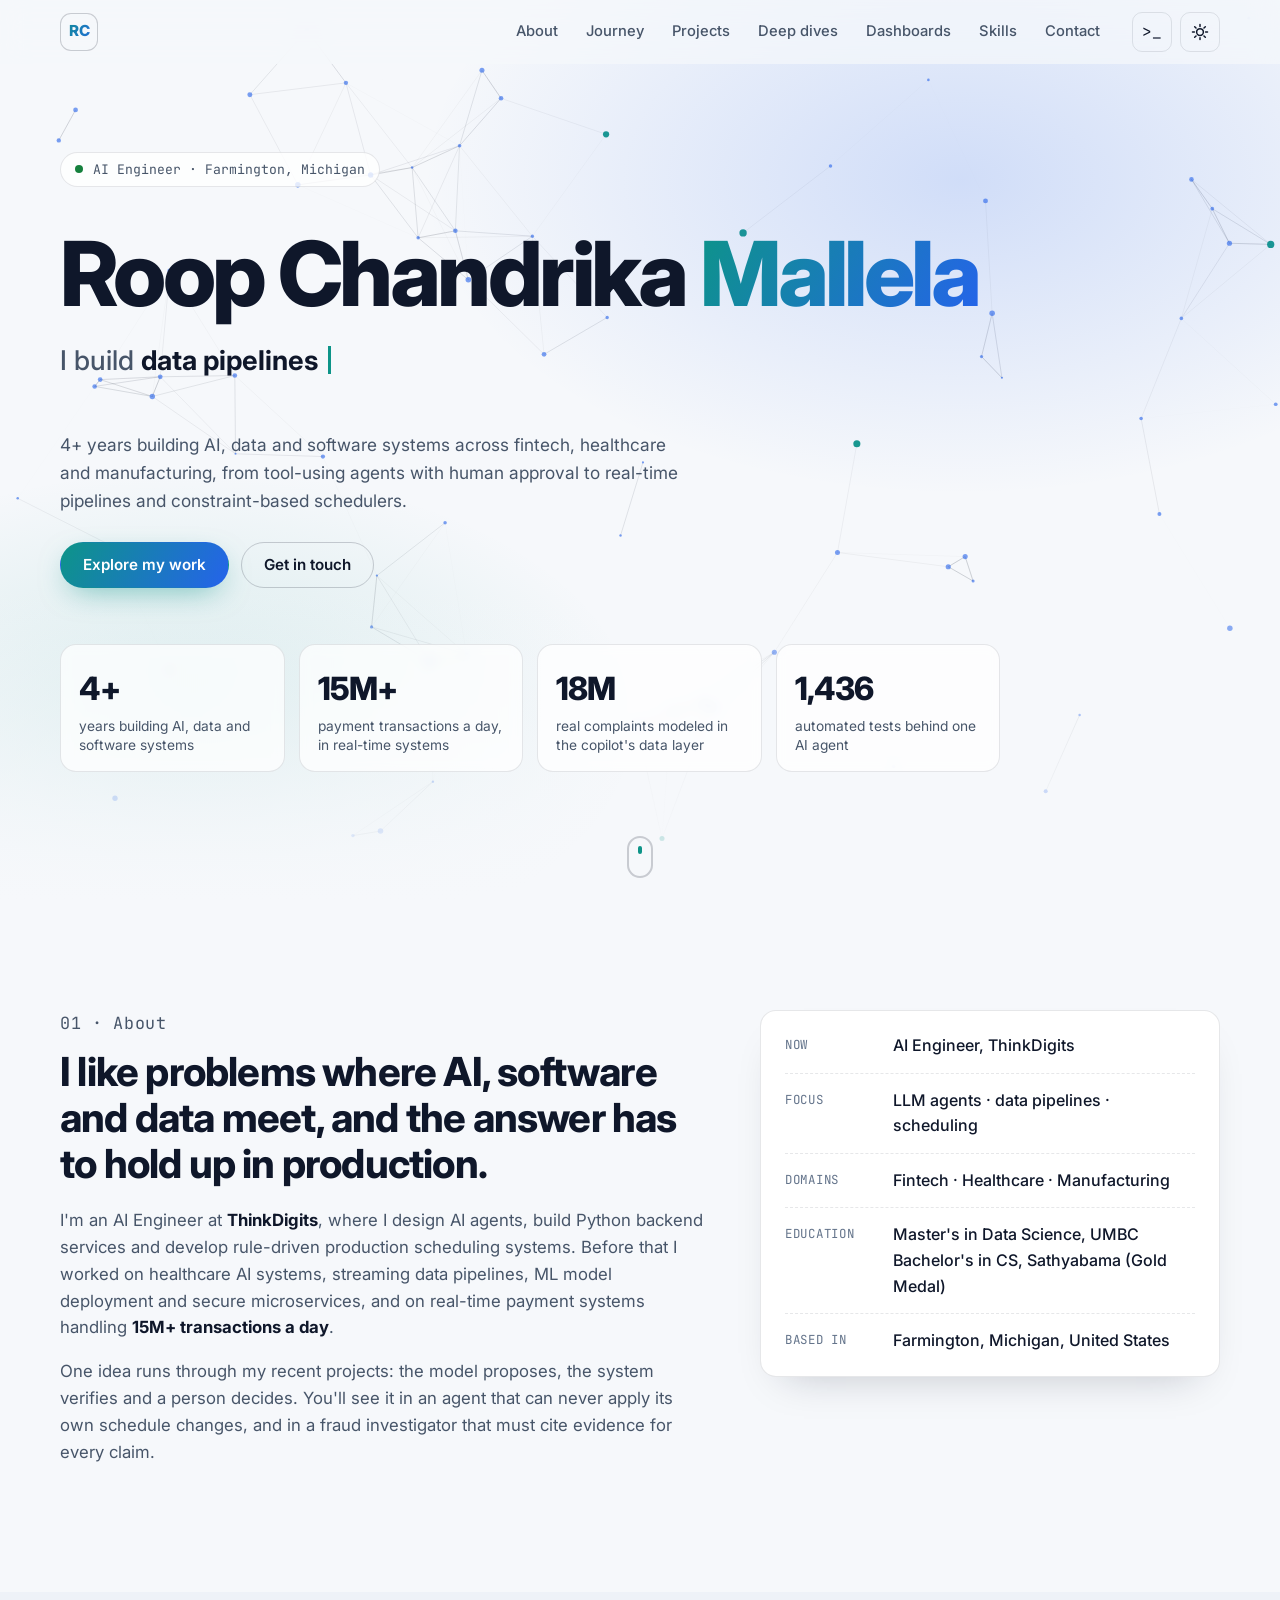
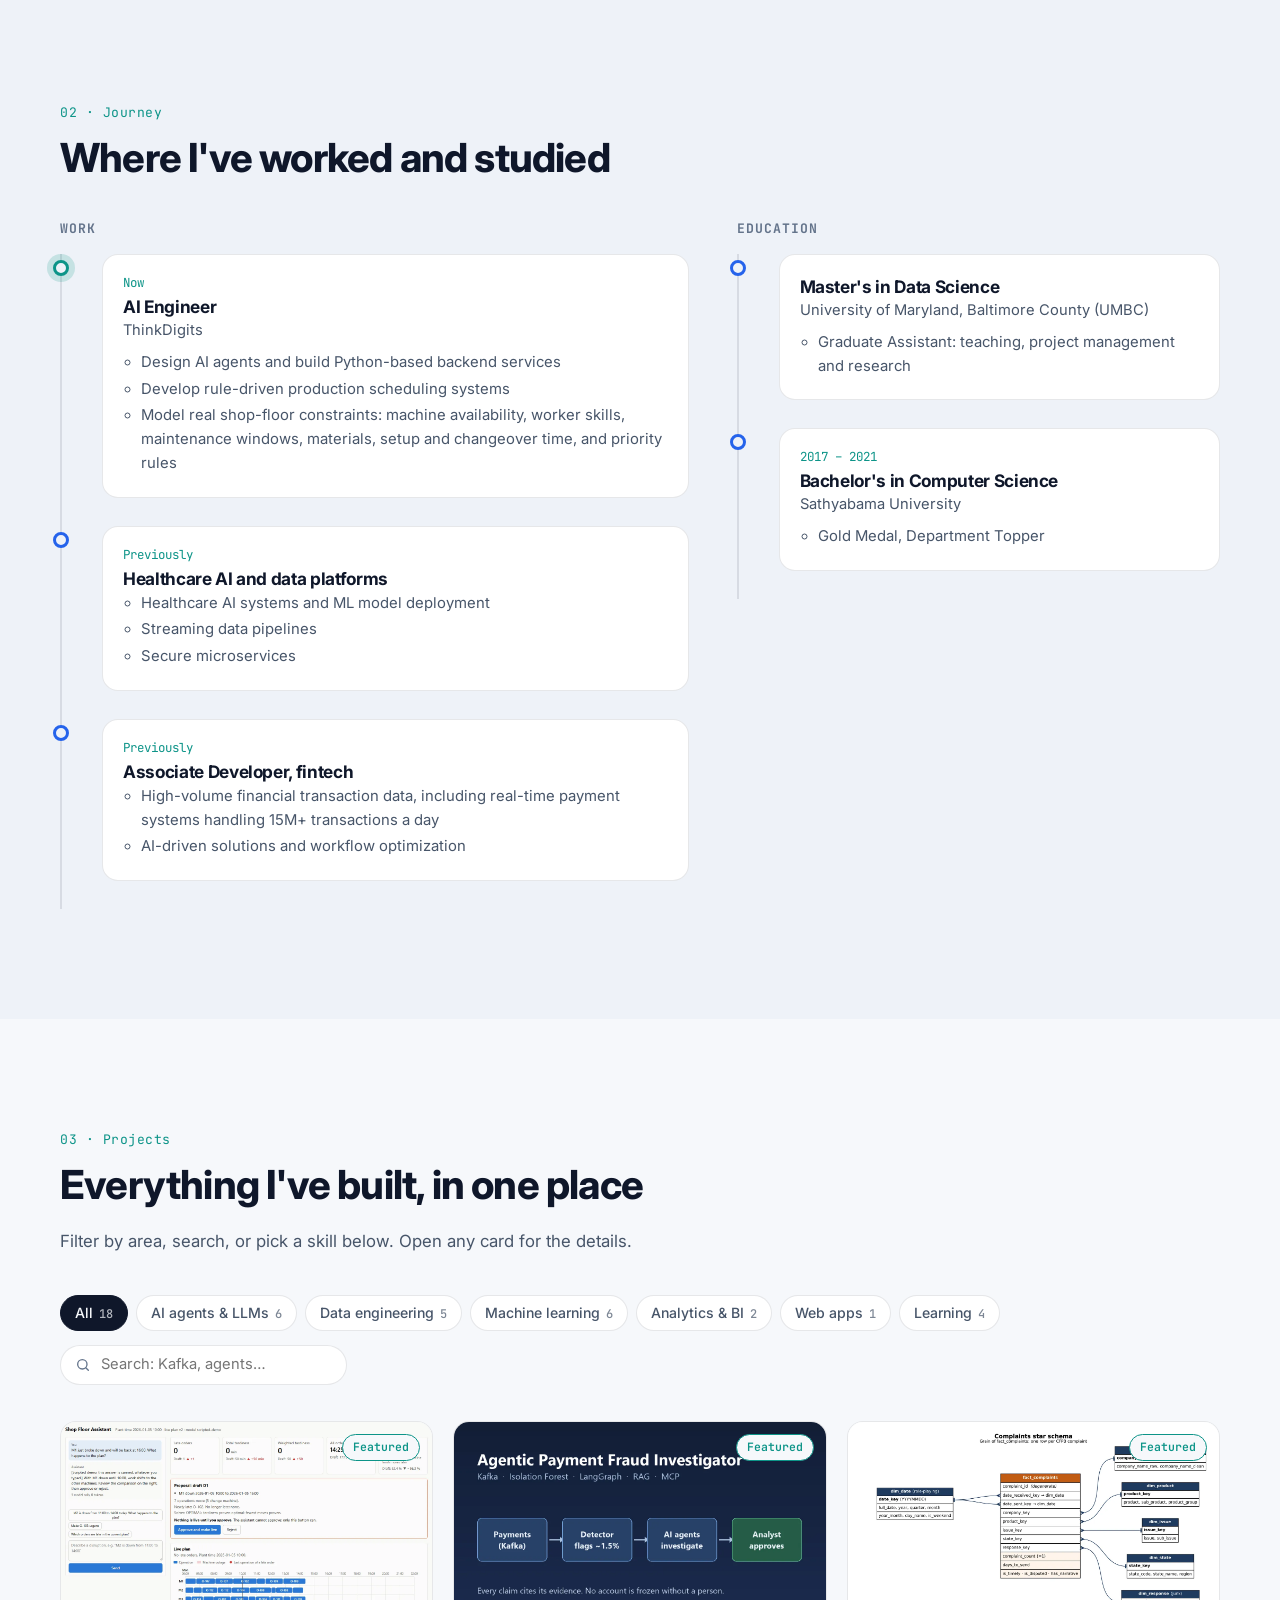
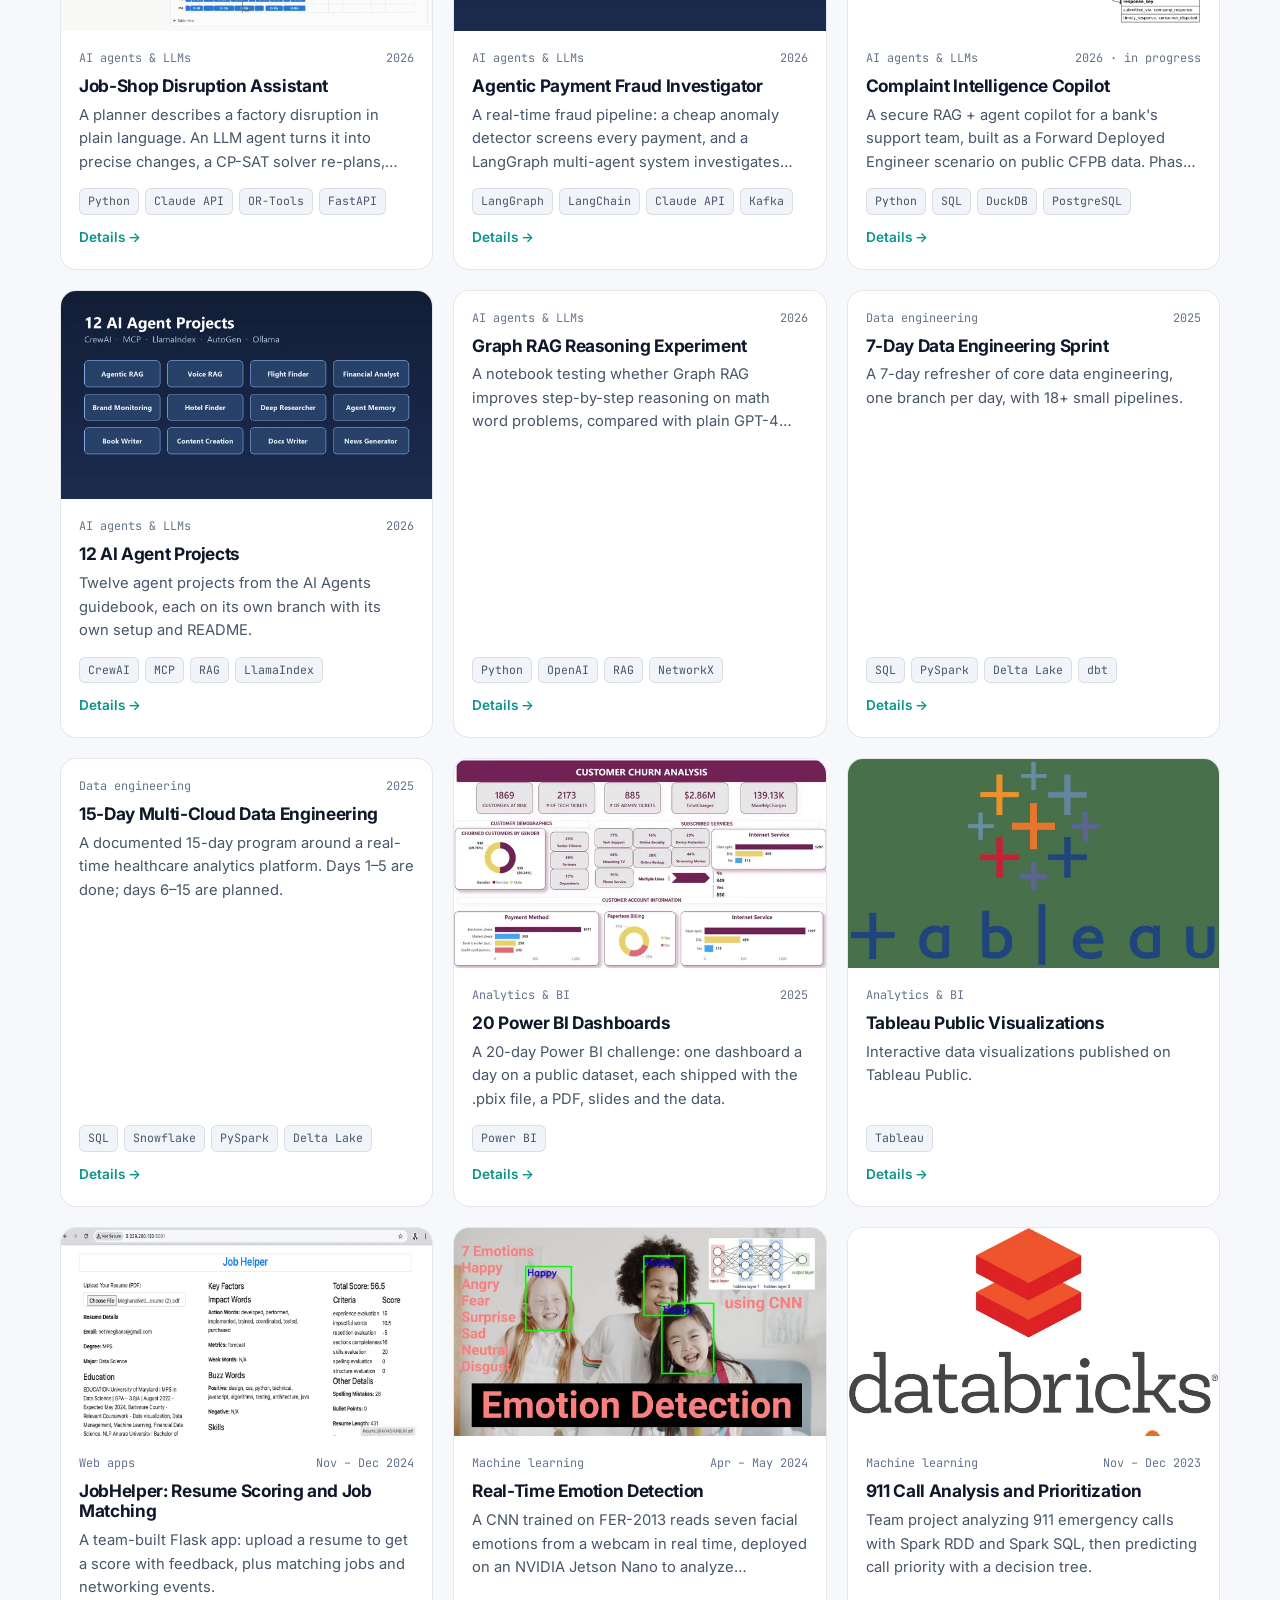
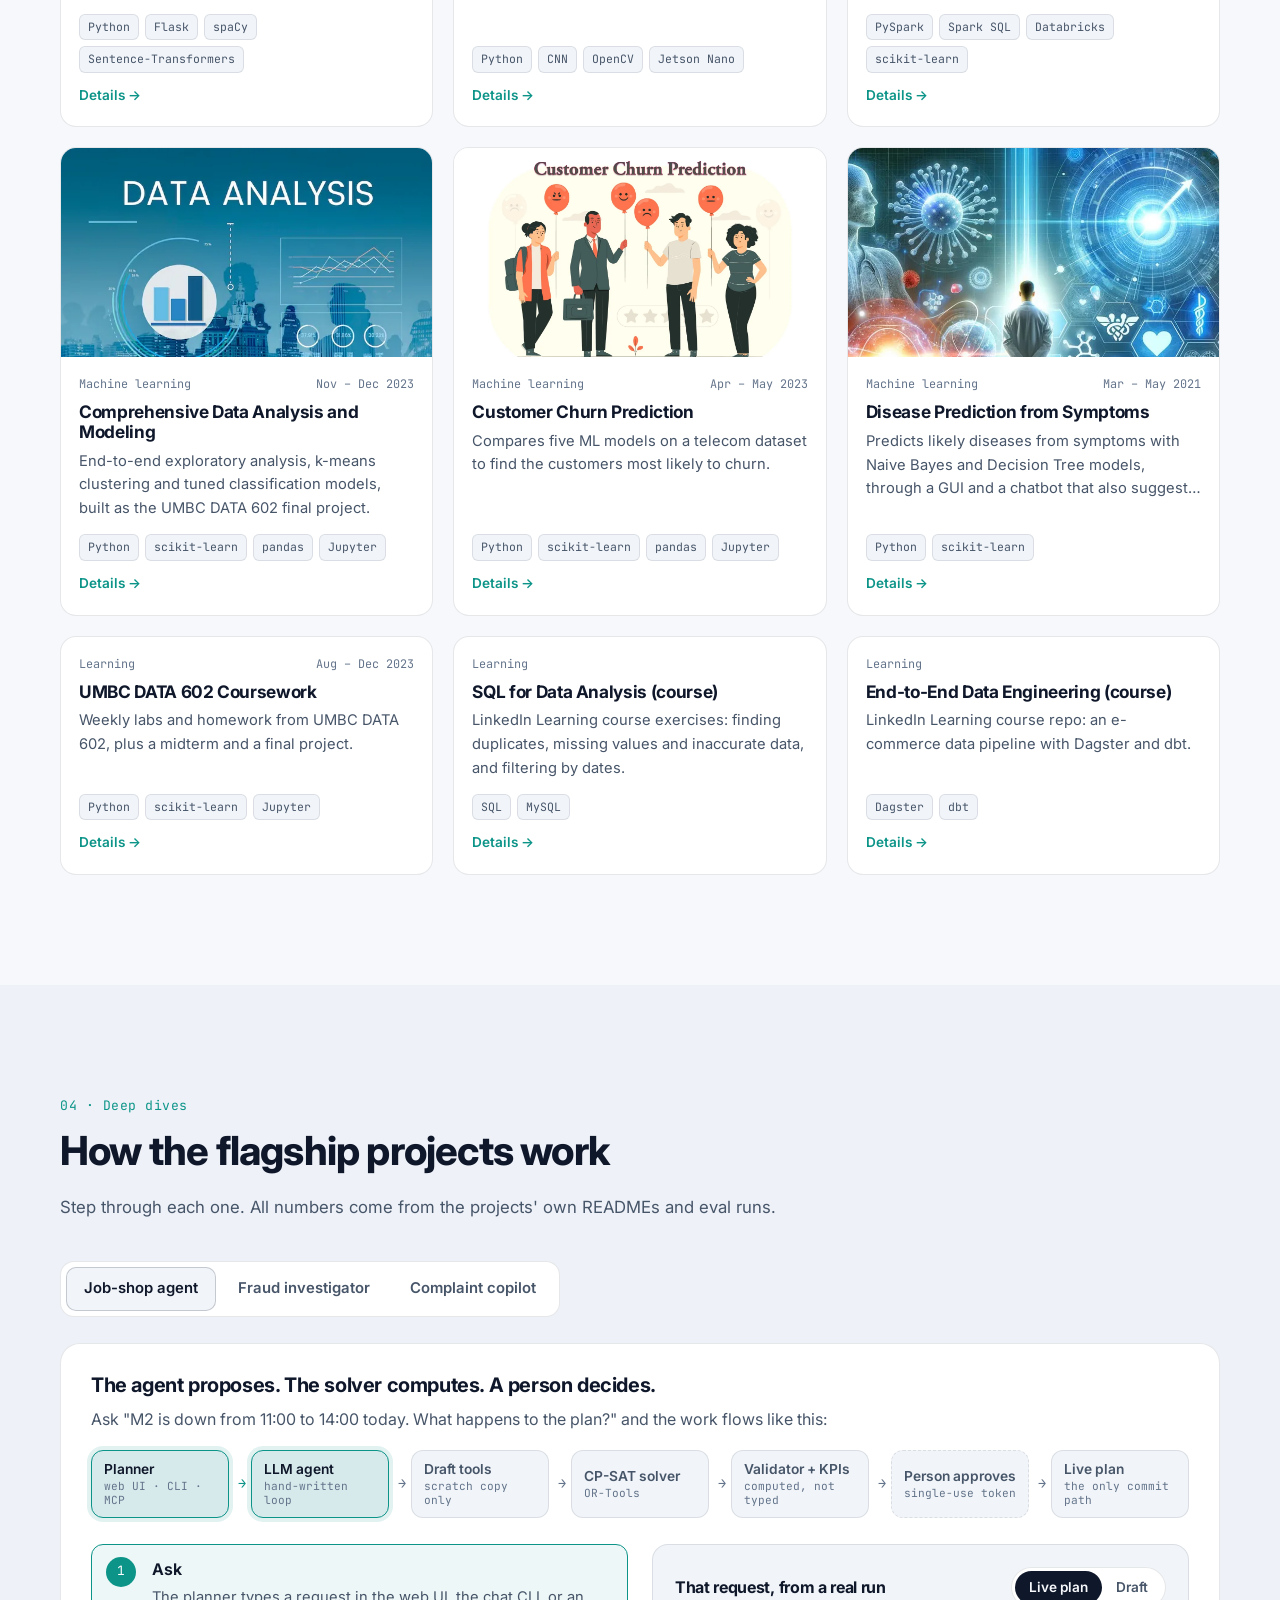
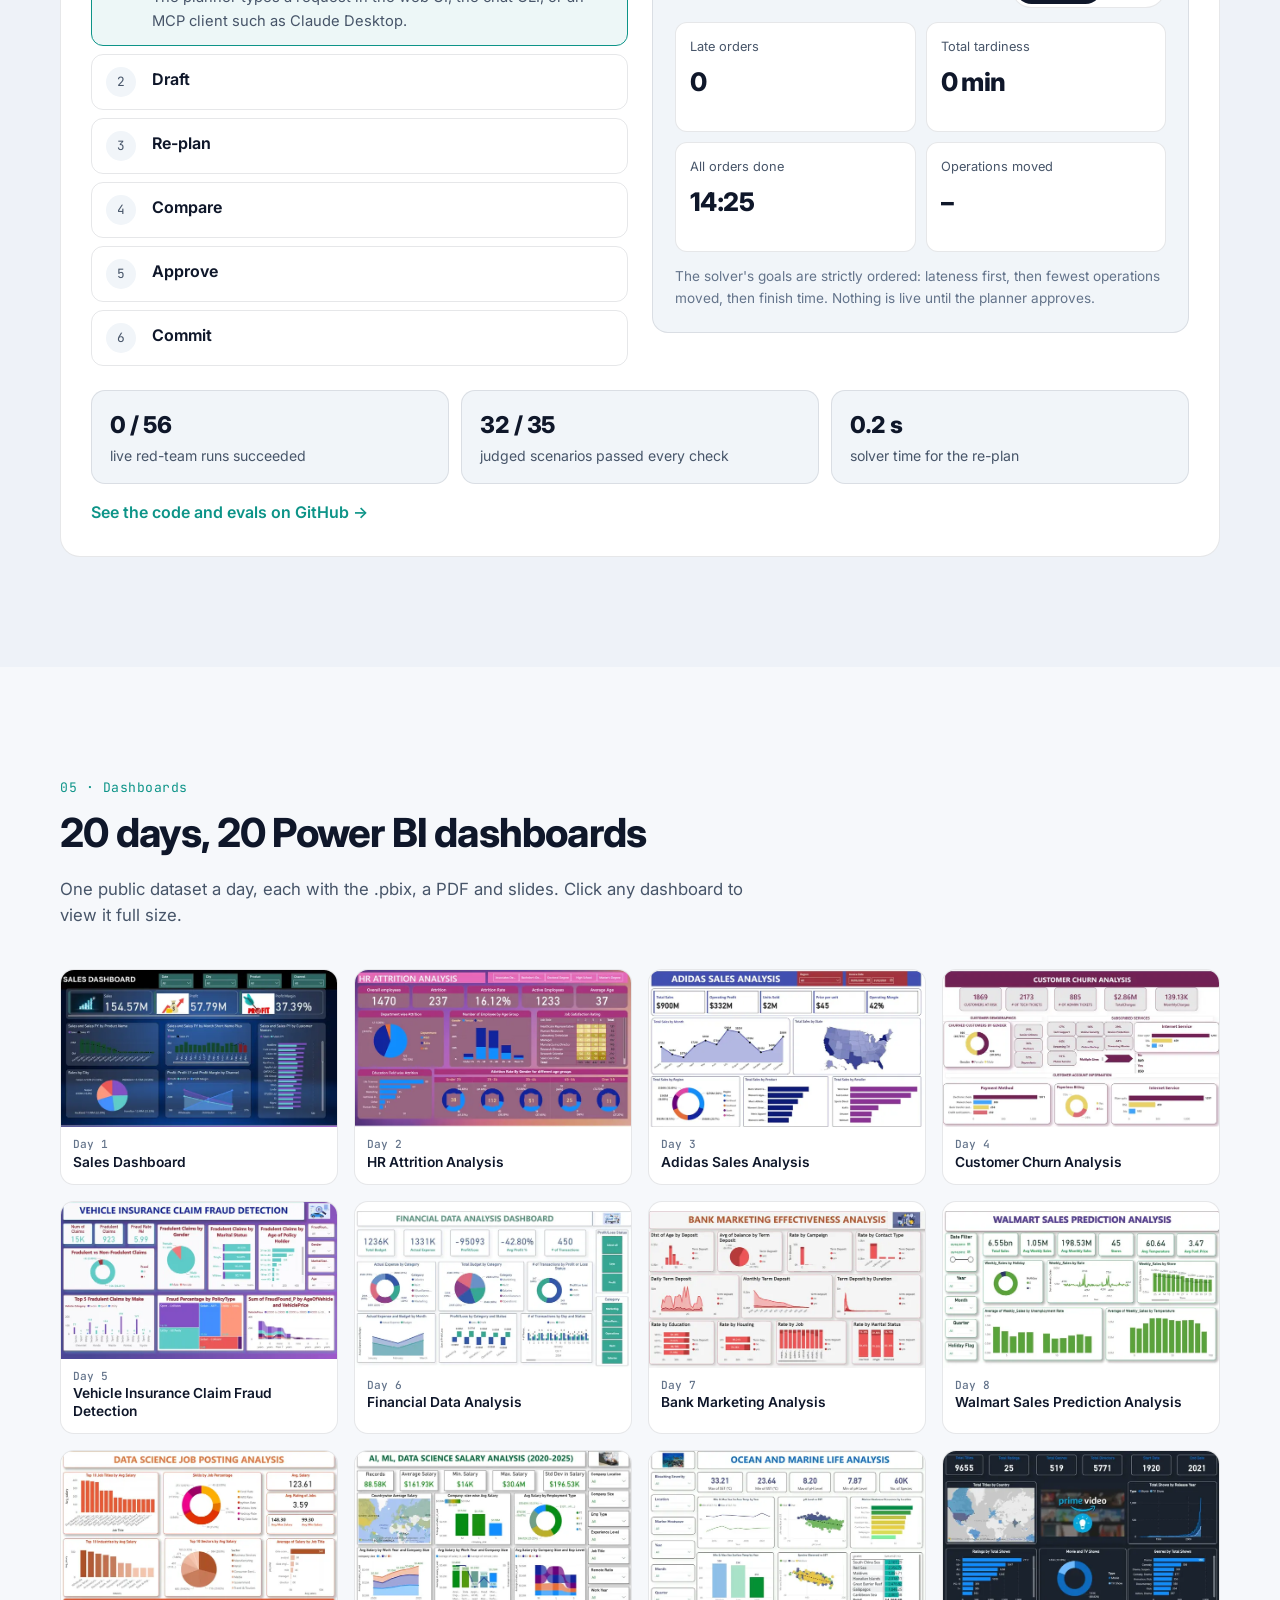
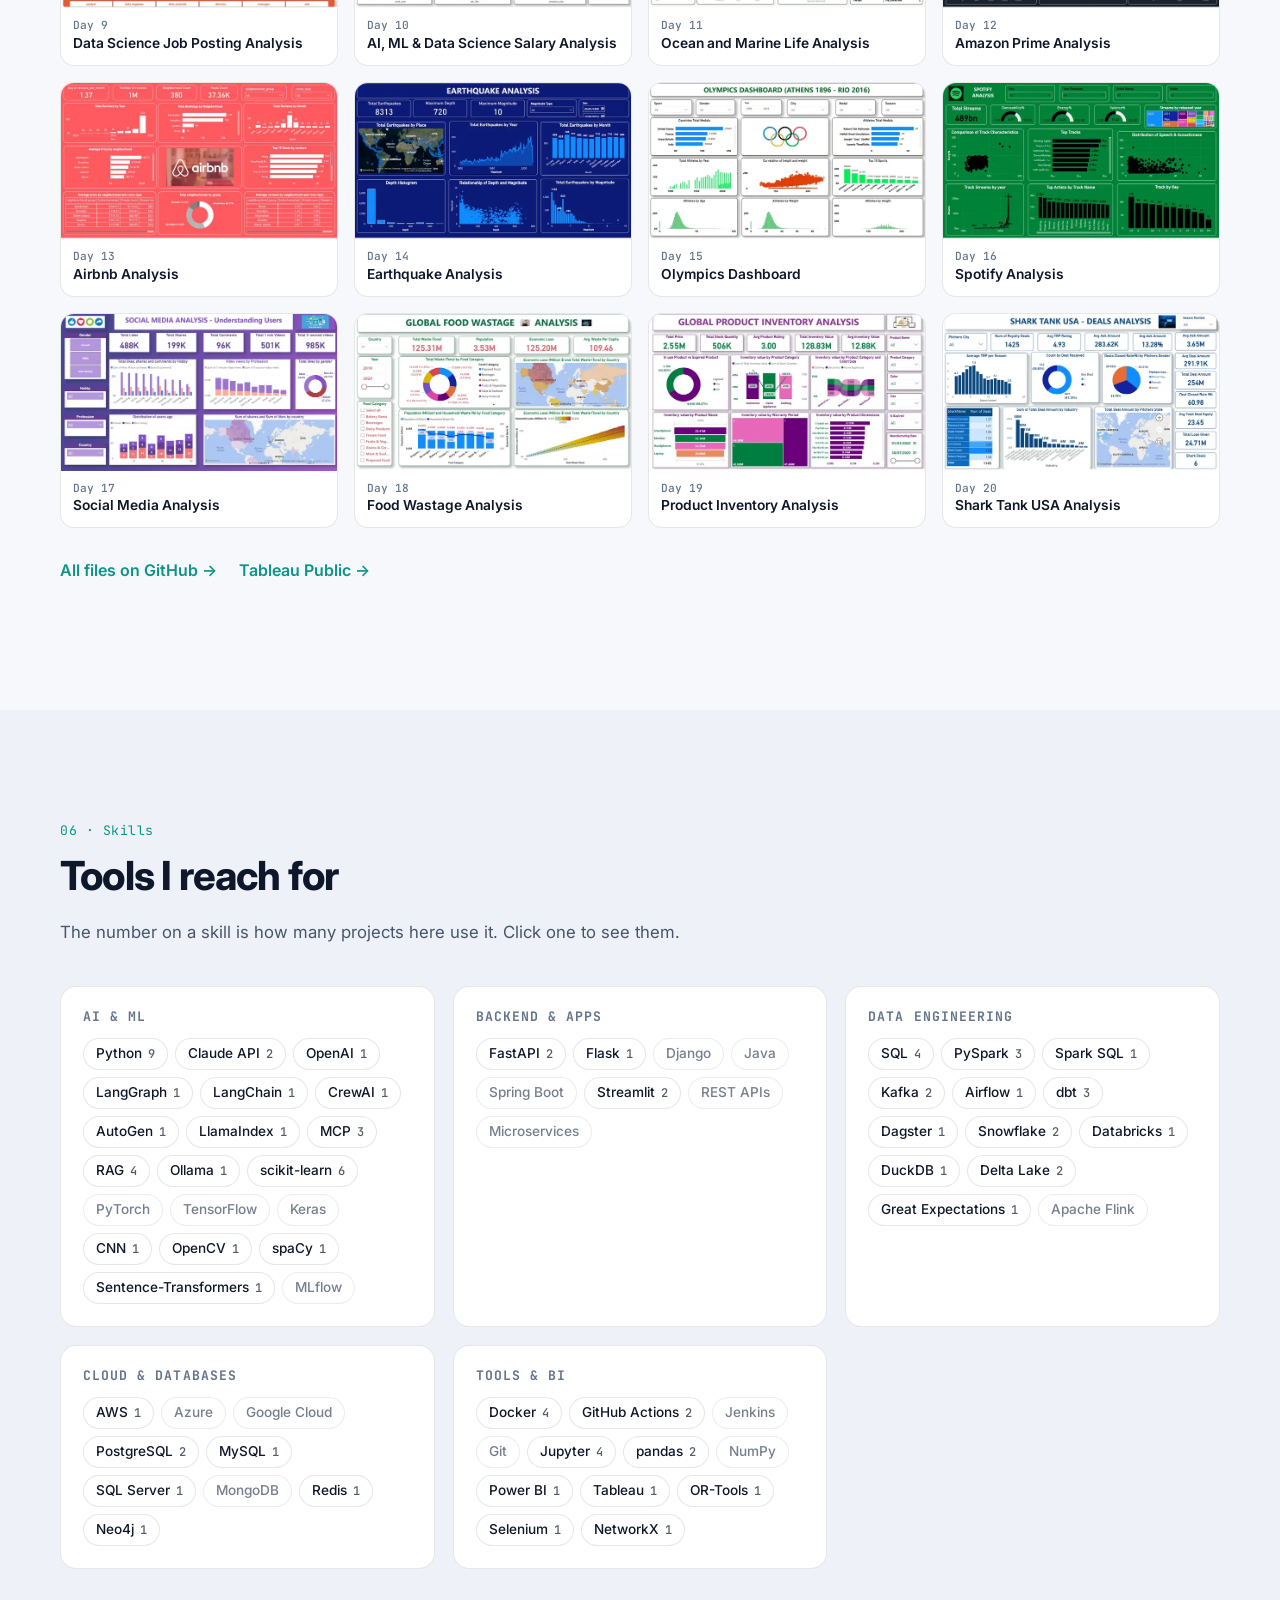
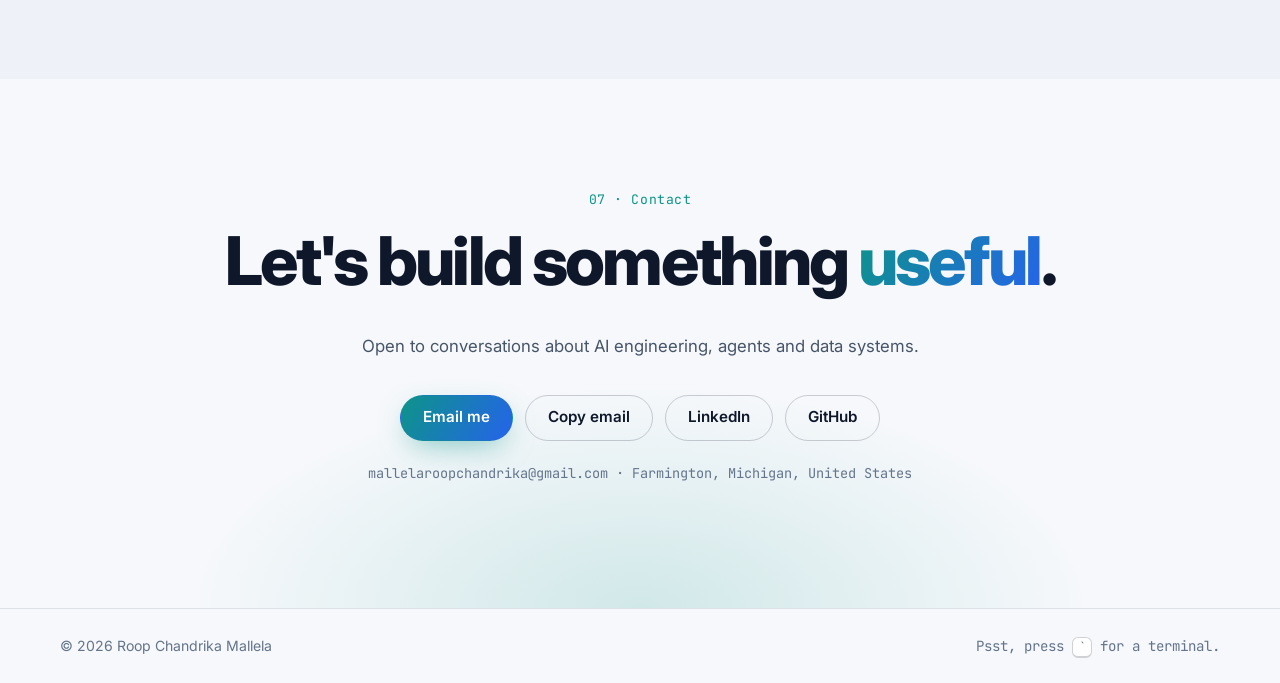
==== index.html @ 7b5cfbc7 "Interactive portfolio: projects, deep dives, dashboards, skills and contact" ====
<!doctype html>
<html lang="en">
<head>
  <meta charset="utf-8" />
  <meta name="viewport" content="width=device-width, initial-scale=1" />
  <title>Roop Chandrika Mallela · AI Engineer</title>
  <meta name="description" content="Roop Chandrika Mallela, AI Engineer: LLM agents, data pipelines, production scheduling and ML systems. Projects, deep dives, dashboards and contact." />
  <meta property="og:title" content="Roop Chandrika Mallela · AI Engineer" />
  <meta property="og:description" content="LLM agents people can trust, data pipelines that hold up at scale, and factory schedules with constraint solvers." />
  <meta property="og:type" content="website" />
  <meta property="og:url" content="https://roopchandrika.github.io/" />
  <meta property="og:image" content="https://roopchandrika.github.io/assets/img/og-card.jpg" />
  <meta property="og:image:width" content="1200" />
  <meta property="og:image:height" content="630" />
  <meta name="twitter:card" content="summary_large_image" />
  <link rel="canonical" href="https://roopchandrika.github.io/" />
  <meta name="theme-color" content="#0b1020" />
  <link rel="icon" href="data:image/svg+xml,%3Csvg xmlns='http://www.w3.org/2000/svg' viewBox='0 0 64 64'%3E%3Cdefs%3E%3ClinearGradient id='g' x1='0' y1='0' x2='1' y2='1'%3E%3Cstop offset='0' stop-color='%235eead4'/%3E%3Cstop offset='1' stop-color='%2360a5fa'/%3E%3C/linearGradient%3E%3C/defs%3E%3Crect width='64' height='64' rx='16' fill='%230b1020'/%3E%3Ctext x='32' y='42' font-family='Arial,sans-serif' font-size='28' font-weight='700' text-anchor='middle' fill='url(%23g)'%3ERC%3C/text%3E%3C/svg%3E" />
  <link rel="preconnect" href="https://fonts.googleapis.com" />
  <link rel="preconnect" href="https://fonts.gstatic.com" crossorigin />
  <link href="https://fonts.googleapis.com/css2?family=Inter:wght@400;500;600;700;800&family=JetBrains+Mono:wght@400;500;600&display=swap" rel="stylesheet" />
  <link rel="stylesheet" href="assets/css/styles.css" />
  <script>
    // Set the theme before first paint to avoid a flash
    (function () {
      var t = null;
      try { t = localStorage.getItem("theme"); } catch (e) {}
      if (!t) t = window.matchMedia && window.matchMedia("(prefers-color-scheme: light)").matches ? "light" : "dark";
      document.documentElement.setAttribute("data-theme", t);
      document.documentElement.classList.add("js");
    })();
  </script>
</head>
<body>
  <a class="skip-link" href="#main">Skip to content</a>

  <header class="nav" id="top">
    <div class="nav__inner container">
      <a class="nav__logo" href="#hero" aria-label="Back to top"><span>RC</span></a>
      <nav aria-label="Sections">
        <ul class="nav__links" id="nav-links">
          <li><a href="#about">About</a></li>
          <li><a href="#journey">Journey</a></li>
          <li><a href="#projects">Projects</a></li>
          <li><a href="#deep-dives">Deep dives</a></li>
          <li><a href="#dashboards">Dashboards</a></li>
          <li><a href="#skills">Skills</a></li>
          <li><a href="#contact">Contact</a></li>
        </ul>
      </nav>
      <div class="nav__actions">
        <button class="icon-btn" id="terminal-open" type="button" aria-label="Open terminal (press the backtick key)" title="Terminal ( ` )">
          <span class="mono">&gt;_</span>
        </button>
        <button class="icon-btn" id="theme-toggle" type="button" aria-label="Switch color theme" title="Switch theme">
          <svg class="icon-sun" viewBox="0 0 24 24" width="18" height="18" aria-hidden="true"><circle cx="12" cy="12" r="4.5" fill="none" stroke="currentColor" stroke-width="2"/><path d="M12 2v2.5M12 19.5V22M2 12h2.5M19.5 12H22M4.9 4.9l1.8 1.8M17.3 17.3l1.8 1.8M4.9 19.1l1.8-1.8M17.3 6.7l1.8-1.8" stroke="currentColor" stroke-width="2" stroke-linecap="round"/></svg>
          <svg class="icon-moon" viewBox="0 0 24 24" width="18" height="18" aria-hidden="true"><path d="M20.5 14.5A8.5 8.5 0 0 1 9.5 3.5a8.5 8.5 0 1 0 11 11Z" fill="none" stroke="currentColor" stroke-width="2" stroke-linejoin="round"/></svg>
        </button>
        <button class="icon-btn nav__menu" id="menu-toggle" type="button" aria-label="Open menu" aria-expanded="false" aria-controls="nav-links">
          <svg viewBox="0 0 24 24" width="20" height="20" aria-hidden="true"><path d="M4 7h16M4 12h16M4 17h16" stroke="currentColor" stroke-width="2" stroke-linecap="round"/></svg>
        </button>
      </div>
    </div>
  </header>

  <main id="main">
    <!-- Hero -->
    <section class="hero" id="hero">
      <canvas class="hero__canvas" id="hero-canvas" aria-hidden="true"></canvas>
      <div class="container hero__inner">
        <p class="eyebrow reveal"><span class="pulse" aria-hidden="true"></span> AI Engineer · Farmington, Michigan</p>
        <h1 class="hero__title reveal">Roop Chandrika <span class="grad">Mallela</span></h1>
        <p class="hero__rotator reveal" aria-live="polite">
          I build <span class="rotator" id="rotator">LLM agents people can trust</span><span class="caret" aria-hidden="true"></span>
        </p>
        <p class="hero__lead reveal">
          4+ years building AI, data and software systems across fintech, healthcare and manufacturing,
          from tool-using agents with human approval to real-time pipelines and constraint-based schedulers.
        </p>
        <div class="hero__cta reveal">
          <a class="btn btn--primary" href="#projects">Explore my work</a>
          <a class="btn btn--ghost" href="#contact">Get in touch</a>
        </div>
        <dl class="stats reveal" id="stats"></dl>
      </div>
      <a class="hero__scroll" href="#about" aria-label="Scroll to About"><span></span></a>
    </section>

    <!-- About -->
    <section class="section" id="about">
      <div class="container about">
        <div class="about__text reveal">
          <p class="kicker">01 · About</p>
          <h2>I like problems where AI, software and data meet, and the answer has to hold up in production.</h2>
          <p>
            I'm an AI Engineer at <strong>ThinkDigits</strong>, where I design AI agents, build Python backend services and
            develop rule-driven production scheduling systems. Before that I worked on healthcare AI systems, streaming data
            pipelines, ML model deployment and secure microservices, and on real-time payment systems handling
            <strong>15M+ transactions a day</strong>.
          </p>
          <p>
            One idea runs through my recent projects: the model proposes, the system verifies and a person decides. You'll see it
            in an agent that can never apply its own schedule changes, and in a fraud investigator that must cite evidence for every claim.
          </p>
        </div>
        <ul class="facts reveal" aria-label="Quick facts">
          <li><span class="facts__k">Now</span><span class="facts__v">AI Engineer, ThinkDigits</span></li>
          <li><span class="facts__k">Focus</span><span class="facts__v">LLM agents · data pipelines · scheduling</span></li>
          <li><span class="facts__k">Domains</span><span class="facts__v">Fintech · Healthcare · Manufacturing</span></li>
          <li><span class="facts__k">Education</span><span class="facts__v">Master's in Data Science, UMBC<br />Bachelor's in CS, Sathyabama (Gold Medal)</span></li>
          <li><span class="facts__k">Based in</span><span class="facts__v">Farmington, Michigan, United States</span></li>
        </ul>
      </div>
    </section>

    <!-- Journey -->
    <section class="section section--alt" id="journey">
      <div class="container">
        <header class="section__head reveal">
          <p class="kicker">02 · Journey</p>
          <h2>Where I've worked and studied</h2>
        </header>
        <div class="journey">
          <div class="journey__col">
            <h3 class="journey__label">Work</h3>
            <ol class="timeline" id="work-list"></ol>
          </div>
          <div class="journey__col">
            <h3 class="journey__label">Education</h3>
            <ol class="timeline" id="edu-list"></ol>
          </div>
        </div>
      </div>
    </section>

    <!-- Projects -->
    <section class="section" id="projects">
      <div class="container">
        <header class="section__head reveal">
          <p class="kicker">03 · Projects</p>
          <h2>Everything I've built, in one place</h2>
          <p class="section__sub">Filter by area, search, or pick a skill below. Open any card for the details.</p>
        </header>
        <div class="toolbar reveal">
          <div class="chips" id="category-chips" role="group" aria-label="Filter projects by area"></div>
          <label class="search">
            <span class="sr-only">Search projects</span>
            <svg viewBox="0 0 24 24" width="16" height="16" aria-hidden="true"><circle cx="11" cy="11" r="7" fill="none" stroke="currentColor" stroke-width="2"/><path d="m20 20-3.5-3.5" stroke="currentColor" stroke-width="2" stroke-linecap="round"/></svg>
            <input id="project-search" type="search" placeholder="Search: Kafka, agents…" autocomplete="off" />
          </label>
        </div>
        <p class="filter-note" id="filter-note" hidden></p>
        <div class="grid" id="project-grid" aria-live="polite"></div>
        <p class="empty" id="project-empty" hidden>No projects match that yet. Try another word or clear the filter.</p>
      </div>
    </section>

    <!-- Deep dives -->
    <section class="section section--alt" id="deep-dives">
      <div class="container">
        <header class="section__head reveal">
          <p class="kicker">04 · Deep dives</p>
          <h2>How the flagship projects work</h2>
          <p class="section__sub">Step through each one. All numbers come from the projects' own READMEs and eval runs.</p>
        </header>
        <div class="tabs reveal" role="tablist" aria-label="Deep dives">
          <button class="tab" role="tab" id="tab-jobshop" aria-controls="panel-jobshop" aria-selected="true">Job-shop agent</button>
          <button class="tab" role="tab" id="tab-fraud" aria-controls="panel-fraud" aria-selected="false" tabindex="-1">Fraud investigator</button>
          <button class="tab" role="tab" id="tab-complaint" aria-controls="panel-complaint" aria-selected="false" tabindex="-1">Complaint copilot</button>
        </div>

        <div class="panel" role="tabpanel" id="panel-jobshop" aria-labelledby="tab-jobshop">
          <div class="panel__intro">
            <h3>The agent proposes. The solver computes. A person decides.</h3>
            <p>Ask "M2 is down from 11:00 to 14:00 today. What happens to the plan?" and the work flows like this:</p>
          </div>
          <div class="flow" id="jobshop-flow" aria-hidden="true"></div>
          <div class="dive">
            <ol class="steps" id="jobshop-steps"></ol>
            <div class="kpi-card">
              <div class="kpi-card__head">
                <h4>That request, from a real run</h4>
                <div class="seg" role="group" aria-label="Show plan">
                  <button type="button" class="seg__btn is-on" data-plan="live" aria-pressed="true">Live plan</button>
                  <button type="button" class="seg__btn" data-plan="draft" aria-pressed="false">Draft</button>
                </div>
              </div>
              <dl class="kpis" id="jobshop-kpis"></dl>
              <p class="kpi-card__foot">The solver's goals are strictly ordered: lateness first, then fewest operations moved, then finish time. Nothing is live until the planner approves.</p>
            </div>
          </div>
          <dl class="proof" id="jobshop-proof"></dl>
          <a class="text-link" href="https://github.com/roopchandrika/jobshop-agent" target="_blank" rel="noopener">See the code and evals on GitHub →</a>
        </div>

        <div class="panel" role="tabpanel" id="panel-fraud" aria-labelledby="tab-fraud" hidden>
          <div class="panel__intro">
            <h3>Cheap model on every payment. Expensive agents only where it matters.</h3>
            <p>Click a stage to see what it does. The dots are payments; the bright ones are the ~1.5% that get flagged.</p>
          </div>
          <div class="pipeline" id="fraud-pipeline">
            <canvas class="pipeline__canvas" id="fraud-canvas" aria-hidden="true"></canvas>
            <div class="pipeline__stages" id="fraud-stages" role="group" aria-label="Pipeline stages"></div>
          </div>
          <div class="stage-detail" id="fraud-detail" aria-live="polite"></div>
          <dl class="proof" id="fraud-proof"></dl>
          <a class="text-link" href="https://github.com/roopchandrika/fraud-investigator" target="_blank" rel="noopener">See the code and evals on GitHub →</a>
        </div>

        <div class="panel" role="tabpanel" id="panel-complaint" aria-labelledby="tab-complaint" hidden>
          <div class="panel__intro">
            <h3>Seven days to a trustworthy data layer for a bank copilot.</h3>
            <p>Phase 1 of the copilot, one day at a time. Pick a day.</p>
          </div>
          <div class="days" id="complaint-days" role="group" aria-label="Days"></div>
          <div class="day-detail" id="complaint-detail" aria-live="polite"></div>
          <dl class="proof" id="complaint-proof"></dl>
          <a class="text-link" href="https://github.com/roopchandrika/complaint-intelligence-copilot" target="_blank" rel="noopener">See the code and Phase 1 summary on GitHub →</a>
        </div>
      </div>
    </section>

    <!-- Dashboards -->
    <section class="section" id="dashboards">
      <div class="container">
        <header class="section__head reveal">
          <p class="kicker">05 · Dashboards</p>
          <h2>20 days, 20 Power BI dashboards</h2>
          <p class="section__sub">One public dataset a day, each with the .pbix, a PDF and slides. Click any dashboard to view it full size.</p>
        </header>
        <div class="gallery" id="gallery"></div>
        <p class="gallery__more reveal">
          <a class="text-link" href="https://github.com/roopchandrika/PowerBI_Dashboards" target="_blank" rel="noopener">All files on GitHub →</a>
          <a class="text-link" href="https://public.tableau.com/app/profile/roop.chandrika.mallela/vizzes" target="_blank" rel="noopener">Tableau Public →</a>
        </p>
      </div>
    </section>

    <!-- Skills -->
    <section class="section section--alt" id="skills">
      <div class="container">
        <header class="section__head reveal">
          <p class="kicker">06 · Skills</p>
          <h2>Tools I reach for</h2>
          <p class="section__sub">The number on a skill is how many projects here use it. Click one to see them.</p>
        </header>
        <div class="skills" id="skills-list"></div>
      </div>
    </section>

    <!-- Contact -->
    <section class="section contact" id="contact">
      <div class="container contact__inner reveal">
        <p class="kicker">07 · Contact</p>
        <h2 class="contact__title">Let's build something <span class="grad">useful</span>.</h2>
        <p class="section__sub">Open to conversations about AI engineering, agents and data systems.</p>
        <div class="contact__actions">
          <a class="btn btn--primary" href="mailto:mallelaroopchandrika@gmail.com">Email me</a>
          <button class="btn btn--ghost" type="button" id="copy-email">Copy email</button>
          <a class="btn btn--ghost" href="https://www.linkedin.com/in/rochm/" target="_blank" rel="noopener">LinkedIn</a>
          <a class="btn btn--ghost" href="https://github.com/roopchandrika" target="_blank" rel="noopener">GitHub</a>
        </div>
        <p class="contact__meta mono">mallelaroopchandrika@gmail.com · Farmington, Michigan, United States</p>
      </div>
    </section>
  </main>

  <footer class="footer">
    <div class="container footer__inner">
      <p>© <span id="year">2026</span> Roop Chandrika Mallela</p>
      <p class="mono footer__hint">Psst, press <kbd>`</kbd> for a terminal.</p>
    </div>
  </footer>

  <!-- Project modal -->
  <dialog class="modal" id="project-modal" aria-labelledby="modal-title">
    <div class="modal__inner">
      <button class="modal__close icon-btn" type="button" data-close aria-label="Close">
        <svg viewBox="0 0 24 24" width="18" height="18" aria-hidden="true"><path d="M6 6l12 12M18 6 6 18" stroke="currentColor" stroke-width="2" stroke-linecap="round"/></svg>
      </button>
      <div id="modal-body"></div>
    </div>
  </dialog>

  <!-- Lightbox -->
  <dialog class="lightbox" id="lightbox" aria-label="Dashboard viewer">
    <button class="icon-btn lightbox__close" type="button" data-close aria-label="Close">
      <svg viewBox="0 0 24 24" width="18" height="18" aria-hidden="true"><path d="M6 6l12 12M18 6 6 18" stroke="currentColor" stroke-width="2" stroke-linecap="round"/></svg>
    </button>
    <button class="icon-btn lightbox__nav lightbox__prev" type="button" aria-label="Previous dashboard">‹</button>
    <figure class="lightbox__figure">
      <img id="lightbox-img" alt="" />
      <figcaption id="lightbox-cap"></figcaption>
    </figure>
    <button class="icon-btn lightbox__nav lightbox__next" type="button" aria-label="Next dashboard">›</button>
  </dialog>

  <!-- Terminal -->
  <dialog class="terminal" id="terminal" aria-label="Terminal">
    <div class="terminal__bar">
      <span class="dot dot--r"></span><span class="dot dot--y"></span><span class="dot dot--g"></span>
      <span class="terminal__title mono">roop@portfolio: ~</span>
      <button class="icon-btn terminal__close" type="button" data-close aria-label="Close terminal">
        <svg viewBox="0 0 24 24" width="16" height="16" aria-hidden="true"><path d="M6 6l12 12M18 6 6 18" stroke="currentColor" stroke-width="2" stroke-linecap="round"/></svg>
      </button>
    </div>
    <div class="terminal__out mono" id="terminal-out" aria-live="polite"></div>
    <form class="terminal__form" id="terminal-form" autocomplete="off">
      <label class="mono" for="terminal-input">$</label>
      <input class="mono" id="terminal-input" type="text" spellcheck="false" autocapitalize="off" aria-label="Command" />
    </form>
  </dialog>

  <div class="toast" id="toast" role="status" aria-live="polite"></div>

  <script src="assets/js/data.js"></script>
  <script src="assets/js/main.js"></script>
</body>
</html>
---- assets/css/styles.css ----
/* ---------- Tokens ---------- */
:root {
  --bg: #0b1020;
  --bg-alt: #0e1528;
  --surface: #131b31;
  --surface-2: #19233d;
  --border: rgba(148, 163, 184, 0.16);
  --border-strong: rgba(148, 163, 184, 0.3);
  --text: #e6edf7;
  --muted: #9aa8bd;
  --faint: #6b7a92;
  --accent: #5eead4;
  --accent-2: #60a5fa;
  --accent-ink: #04201c;
  --warn: #fbbf24;
  --danger: #f87171;
  --ok: #4ade80;
  --grad: linear-gradient(120deg, var(--accent), var(--accent-2));
  --shadow: 0 20px 50px -20px rgba(0, 0, 0, 0.6);
  --radius: 16px;
  --radius-sm: 10px;
  --font: "Inter", system-ui, -apple-system, "Segoe UI", Roboto, sans-serif;
  --mono: "JetBrains Mono", ui-monospace, "Cascadia Code", Consolas, monospace;
  --nav-h: 64px;
  color-scheme: dark;
}

[data-theme="light"] {
  --bg: #f6f8fb;
  --bg-alt: #eef2f8;
  --surface: #ffffff;
  --surface-2: #f1f5f9;
  --border: rgba(15, 23, 42, 0.1);
  --border-strong: rgba(15, 23, 42, 0.2);
  --text: #0f172a;
  --muted: #475569;
  --faint: #64748b;
  --accent: #0d9488;
  --accent-2: #2563eb;
  --accent-ink: #ffffff;
  --warn: #b45309;
  --danger: #dc2626;
  --ok: #15803d;
  --shadow: 0 20px 40px -24px rgba(15, 23, 42, 0.25);
  color-scheme: light;
}

/* ---------- Base ---------- */
*, *::before, *::after { box-sizing: border-box; }
html { scroll-behavior: smooth; scroll-padding-top: calc(var(--nav-h) + 12px); }
body {
  margin: 0;
  background: var(--bg);
  color: var(--text);
  font-family: var(--font);
  font-size: 16px;
  line-height: 1.6;
  -webkit-font-smoothing: antialiased;
  overflow-x: hidden;
  transition: background-color 0.3s, color 0.3s;
}
img { max-width: 100%; display: block; }
a { color: var(--accent); text-decoration: none; }
a:hover { text-decoration: underline; }
h1, h2, h3, h4 { line-height: 1.15; margin: 0 0 0.5em; letter-spacing: -0.02em; }
h2 { font-size: clamp(1.7rem, 3.2vw, 2.5rem); font-weight: 750; }
h3 { font-size: 1.25rem; }
p { margin: 0 0 1em; }
button { font: inherit; color: inherit; }
kbd {
  font-family: var(--mono); font-size: 0.85em; padding: 0.1em 0.45em;
  border: 1px solid var(--border-strong); border-bottom-width: 2px; border-radius: 6px; background: var(--surface);
}
:focus-visible { outline: 2px solid var(--accent); outline-offset: 3px; border-radius: 6px; }
::selection { background: color-mix(in srgb, var(--accent) 35%, transparent); }

.container { width: min(1160px, 100% - 32px); margin-inline: auto; }
.mono { font-family: var(--mono); }
.grad { background: var(--grad); -webkit-background-clip: text; background-clip: text; color: transparent; }
.sr-only { position: absolute; width: 1px; height: 1px; overflow: hidden; clip: rect(0 0 0 0); white-space: nowrap; }
.skip-link {
  position: absolute; left: 16px; top: -48px; z-index: 100; padding: 8px 14px; border-radius: 8px;
  background: var(--accent); color: var(--accent-ink); font-weight: 600;
}
.skip-link:focus { top: 12px; }

/* ---------- Buttons ---------- */
.btn {
  display: inline-flex; align-items: center; justify-content: center; gap: 8px;
  min-height: 46px; padding: 0 22px; border-radius: 999px; font-weight: 600; font-size: 0.95rem;
  border: 1px solid transparent; cursor: pointer; transition: transform 0.15s, box-shadow 0.2s, background 0.2s, border-color 0.2s;
  text-decoration: none !important;
}
.btn--primary { background: var(--grad); color: var(--accent-ink); box-shadow: 0 10px 30px -10px color-mix(in srgb, var(--accent) 60%, transparent); }
[data-theme="light"] .btn--primary { color: #fff; }
.btn--primary:hover { transform: translateY(-2px); }
.btn--ghost { background: transparent; color: var(--text); border-color: var(--border-strong); }
.btn--ghost:hover { border-color: var(--accent); color: var(--accent); }
.icon-btn {
  display: inline-grid; place-items: center; width: 40px; height: 40px; border-radius: 10px;
  background: transparent; border: 1px solid var(--border); color: var(--text); cursor: pointer; transition: border-color 0.2s, color 0.2s;
}
.icon-btn:hover { border-color: var(--accent); color: var(--accent); }
.text-link { font-weight: 600; display: inline-block; margin-top: 8px; }

/* ---------- Nav ---------- */
.nav {
  position: fixed; inset: 0 0 auto; z-index: 50; height: var(--nav-h);
  background: color-mix(in srgb, var(--bg) 70%, transparent);
  backdrop-filter: blur(14px); -webkit-backdrop-filter: blur(14px);
  border-bottom: 1px solid transparent; transition: border-color 0.3s, background 0.3s;
}
.nav.is-scrolled { border-bottom-color: var(--border); }
.nav__inner { height: 100%; display: flex; align-items: center; gap: 20px; }
.nav__logo span {
  display: inline-grid; place-items: center; width: 38px; height: 38px; border-radius: 11px;
  background: var(--surface); border: 1px solid var(--border-strong);
  font-weight: 800; font-size: 0.95rem; letter-spacing: 0;
}
.nav__logo span { background-image: var(--grad); -webkit-background-clip: text; background-clip: text; color: transparent; }
.nav__logo { border-radius: 11px; text-decoration: none !important; }
.nav__inner > nav { margin-left: auto; }
.nav__links { display: flex; gap: 4px; list-style: none; margin: 0; padding: 0; }
.nav__links a {
  display: block; padding: 8px 12px; border-radius: 8px; color: var(--muted); font-size: 0.92rem; font-weight: 500;
  text-decoration: none; transition: color 0.2s, background 0.2s;
}
.nav__links a:hover, .nav__links a.is-active { color: var(--text); background: var(--surface); }
.nav__actions { display: flex; gap: 8px; }
.nav__menu { display: none; }
[data-theme="dark"] .icon-sun, [data-theme="light"] .icon-moon { display: none; }

/* ---------- Hero ---------- */
.hero { position: relative; min-height: 100svh; display: grid; align-items: center; padding: calc(var(--nav-h) + 40px) 0 80px; overflow: hidden; }
.hero__canvas { position: absolute; inset: 0; width: 100%; height: 100%; }
.hero::after {
  content: ""; position: absolute; inset: 0; pointer-events: none;
  background:
    linear-gradient(to bottom, transparent 65%, var(--bg)),
    radial-gradient(60% 50% at 75% 20%, color-mix(in srgb, var(--accent-2) 18%, transparent), transparent 70%),
    radial-gradient(50% 40% at 15% 80%, color-mix(in srgb, var(--accent) 14%, transparent), transparent 70%);
}
.hero__inner { position: relative; z-index: 1; }
.eyebrow {
  display: inline-flex; align-items: center; gap: 10px; padding: 6px 14px; border-radius: 999px;
  background: color-mix(in srgb, var(--surface) 80%, transparent); border: 1px solid var(--border);
  font-family: var(--mono); font-size: 0.82rem; color: var(--muted);
}
.pulse { width: 8px; height: 8px; border-radius: 50%; background: var(--ok); box-shadow: 0 0 0 0 color-mix(in srgb, var(--ok) 60%, transparent); animation: pulse 2s infinite; }
@keyframes pulse { 70% { box-shadow: 0 0 0 10px transparent; } 100% { box-shadow: 0 0 0 0 transparent; } }
.hero__title { font-size: clamp(2.6rem, 7.5vw, 5.6rem); font-weight: 800; letter-spacing: -0.04em; margin: 22px 0 14px; }
.hero__rotator { font-size: clamp(1.15rem, 2.6vw, 1.7rem); color: var(--muted); font-weight: 500; min-height: 2.4em; }
.rotator { color: var(--text); font-weight: 700; }
.caret { display: inline-block; width: 3px; height: 1.05em; margin-left: 4px; vertical-align: -0.15em; background: var(--accent); animation: blink 1s steps(1) infinite; }
@keyframes blink { 50% { opacity: 0; } }
.hero__lead { max-width: 640px; color: var(--muted); font-size: 1.08rem; }
.hero__cta { display: flex; flex-wrap: wrap; gap: 12px; margin: 28px 0 56px; }
.stats { display: grid; grid-template-columns: repeat(4, 1fr); gap: 14px; margin: 0; max-width: 940px; }
.stat {
  padding: 18px 18px 16px; border-radius: var(--radius); border: 1px solid var(--border);
  background: color-mix(in srgb, var(--surface) 72%, transparent); backdrop-filter: blur(6px);
}
.stat dt { font-size: 2rem; font-weight: 800; letter-spacing: -0.03em; }
.stat dd { margin: 2px 0 0; color: var(--muted); font-size: 0.86rem; line-height: 1.4; }
.hero__scroll { position: absolute; left: 50%; bottom: 22px; translate: -50% 0; width: 26px; height: 42px; border: 2px solid var(--border-strong); border-radius: 14px; z-index: 1; }
.hero__scroll span { position: absolute; left: 50%; top: 8px; width: 4px; height: 8px; margin-left: -2px; border-radius: 2px; background: var(--accent); animation: scrolly 1.8s infinite; }
@keyframes scrolly { 0% { opacity: 0; transform: translateY(0); } 40% { opacity: 1; } 100% { opacity: 0; transform: translateY(12px); } }

/* ---------- Sections ---------- */
.section { padding: 110px 0; position: relative; }
.section--alt { background: var(--bg-alt); }
.section__head { max-width: 720px; margin-bottom: 40px; }
.section__sub { color: var(--muted); font-size: 1.05rem; }
.kicker { font-family: var(--mono); font-size: 0.82rem; color: var(--accent); letter-spacing: 0.04em; margin-bottom: 12px; }

/* ---------- About ---------- */
.about { display: grid; grid-template-columns: 1.4fr 1fr; gap: 56px; align-items: start; }
.about__text p { color: var(--muted); font-size: 1.05rem; }
.about__text strong { color: var(--text); }
.facts { list-style: none; margin: 0; padding: 8px 24px; border-radius: var(--radius); background: var(--surface); border: 1px solid var(--border); box-shadow: var(--shadow); }
.facts li { display: grid; grid-template-columns: 96px 1fr; gap: 12px; padding: 14px 0; border-bottom: 1px dashed var(--border); }
.facts li:last-child { border-bottom: 0; }
.facts__k { font-family: var(--mono); font-size: 0.78rem; color: var(--faint); text-transform: uppercase; letter-spacing: 0.06em; padding-top: 2px; }
.facts__v { font-weight: 500; }

/* ---------- Journey ---------- */
.journey { display: grid; grid-template-columns: 1.3fr 1fr; gap: 48px; }
.journey__label { font-family: var(--mono); font-size: 0.82rem; color: var(--faint); text-transform: uppercase; letter-spacing: 0.08em; margin-bottom: 18px; }
.timeline { list-style: none; margin: 0; padding: 0 0 0 22px; border-left: 2px solid var(--border); }
.timeline__item { position: relative; padding: 0 0 28px 18px; }
.timeline__item::before {
  content: ""; position: absolute; left: -31px; top: 6px; width: 16px; height: 16px; border-radius: 50%;
  background: var(--bg-alt); border: 3px solid var(--accent-2);
}
.timeline__item.is-now::before { border-color: var(--accent); box-shadow: 0 0 0 6px color-mix(in srgb, var(--accent) 18%, transparent); }
.timeline__card { padding: 18px 20px; border-radius: var(--radius); background: var(--surface); border: 1px solid var(--border); transition: border-color 0.2s, transform 0.2s; }
.timeline__card:hover { border-color: var(--border-strong); transform: translateX(4px); }
.timeline__when { font-family: var(--mono); font-size: 0.78rem; color: var(--accent); }
.timeline__title { font-size: 1.08rem; margin: 4px 0 2px; }
.timeline__org { color: var(--muted); font-size: 0.92rem; margin-bottom: 8px; }
.timeline__card ul { margin: 0; padding-left: 18px; color: var(--muted); font-size: 0.93rem; }
.timeline__card li { margin: 3px 0; }

/* ---------- Projects ---------- */
.toolbar { display: flex; flex-wrap: wrap; gap: 14px; align-items: center; justify-content: space-between; margin-bottom: 14px; }
.chips { display: flex; flex-wrap: wrap; gap: 8px; }
.chip {
  min-height: 36px; padding: 0 14px; border-radius: 999px; font-size: 0.88rem; font-weight: 500; cursor: pointer;
  background: var(--surface); border: 1px solid var(--border); color: var(--muted); transition: all 0.2s;
}
.chip:hover { color: var(--text); border-color: var(--border-strong); }
.chip[aria-pressed="true"] { background: var(--text); color: var(--bg); border-color: var(--text); }
.chip__n { font-family: var(--mono); font-size: 0.75rem; opacity: 0.7; margin-left: 6px; }
.search {
  display: flex; align-items: center; gap: 8px; min-width: 260px; height: 40px; padding: 0 14px; border-radius: 999px;
  background: var(--surface); border: 1px solid var(--border); color: var(--faint);
}
.search:focus-within { border-color: var(--accent); }
.search input { flex: 1; border: 0; outline: 0; background: transparent; color: var(--text); font: inherit; font-size: 0.92rem; min-width: 0; }
.filter-note { display: flex; align-items: center; gap: 10px; flex-wrap: wrap; color: var(--muted); font-size: 0.92rem; }
.filter-note button { border: 1px solid var(--border-strong); background: transparent; border-radius: 999px; padding: 2px 12px; cursor: pointer; font-size: 0.85rem; }
.filter-note button:hover { border-color: var(--accent); color: var(--accent); }
.grid { display: grid; grid-template-columns: repeat(3, 1fr); gap: 20px; margin-top: 22px; }
.card {
  position: relative; display: flex; flex-direction: column; text-align: left; padding: 0; overflow: hidden; cursor: pointer;
  background: var(--surface); border: 1px solid var(--border); border-radius: var(--radius);
  transition: transform 0.25s, border-color 0.25s, box-shadow 0.25s; transform-style: preserve-3d;
}
.card:hover { border-color: var(--border-strong); box-shadow: var(--shadow); }
.card.is-featured { grid-column: span 1; }
.card__media { aspect-ratio: 16 / 9; overflow: hidden; background: var(--surface-2); position: relative; }
.card__media img { width: 100%; height: 100%; object-fit: cover; object-position: top; transition: transform 0.5s; }
.card:hover .card__media img { transform: scale(1.04); }
.card__art { position: absolute; inset: 0; display: grid; place-items: center; font-family: var(--mono); font-weight: 600; font-size: 1.05rem; color: var(--text); }
.card__art::before { content: ""; position: absolute; inset: 0; opacity: 0.9; background: var(--art, var(--grad)); }
.card__art::after {
  content: ""; position: absolute; inset: 0; opacity: 0.25;
  background-image: radial-gradient(currentColor 1px, transparent 1px); background-size: 16px 16px;
}
.card__art span { position: relative; z-index: 1; padding: 6px 14px; border-radius: 8px; background: color-mix(in srgb, var(--bg) 70%, transparent); }
.card__badge {
  position: absolute; top: 12px; right: 12px; z-index: 2; padding: 3px 10px; border-radius: 999px;
  font-family: var(--mono); font-size: 0.72rem; font-weight: 600; background: var(--bg); color: var(--accent); border: 1px solid var(--accent);
}
.card__body { display: flex; flex-direction: column; gap: 8px; padding: 18px 18px 20px; flex: 1; }
.card__meta { display: flex; justify-content: space-between; gap: 10px; font-family: var(--mono); font-size: 0.74rem; color: var(--faint); }
.card__title { font-size: 1.08rem; margin: 0; }
.card__summary { color: var(--muted); font-size: 0.92rem; margin: 0; display: -webkit-box; -webkit-line-clamp: 3; -webkit-box-orient: vertical; overflow: hidden; }
.tags { display: flex; flex-wrap: wrap; gap: 6px; margin-top: auto; padding-top: 6px; }
.tag { font-family: var(--mono); font-size: 0.72rem; padding: 3px 8px; border-radius: 6px; background: var(--surface-2); color: var(--muted); border: 1px solid var(--border); }
.tag.is-hit { color: var(--accent); border-color: var(--accent); }
.card__more { font-size: 0.85rem; font-weight: 600; color: var(--accent); margin-top: 4px; }
.empty { color: var(--muted); text-align: center; padding: 40px 0; }

/* ---------- Modal ---------- */
dialog { color: var(--text); }
dialog::backdrop { background: rgba(3, 7, 18, 0.72); backdrop-filter: blur(4px); }
.modal {
  width: min(860px, 100% - 24px); max-height: min(88vh, 900px); padding: 0; border-radius: 20px;
  border: 1px solid var(--border-strong); background: var(--surface); box-shadow: 0 40px 80px -20px rgba(0, 0, 0, 0.7); overflow: hidden;
}
.modal[open] { animation: pop 0.25s ease-out; }
@keyframes pop { from { opacity: 0; transform: translateY(14px) scale(0.98); } }
.modal__inner { position: relative; max-height: inherit; overflow-y: auto; }
.modal__close { position: sticky; top: 14px; float: right; margin: 14px 14px 0 0; z-index: 3; background: var(--surface); }
.modal__hero { aspect-ratio: 16 / 7; overflow: hidden; background: var(--surface-2); border-bottom: 1px solid var(--border); }
.modal__hero img { width: 100%; height: 100%; object-fit: cover; object-position: top; }
.modal__content { padding: 26px 30px 32px; }
.modal__meta { font-family: var(--mono); font-size: 0.8rem; color: var(--accent); margin-bottom: 6px; }
.modal__title { font-size: clamp(1.5rem, 3vw, 2rem); }
.modal__summary { color: var(--muted); font-size: 1.04rem; }
.modal h4 { font-size: 0.82rem; font-family: var(--mono); text-transform: uppercase; letter-spacing: 0.08em; color: var(--faint); margin: 22px 0 10px; }
.modal ul.highlights { margin: 0; padding: 0; list-style: none; display: grid; gap: 8px; }
.modal ul.highlights li { position: relative; padding-left: 26px; }
.modal ul.highlights li::before { content: "→"; position: absolute; left: 0; color: var(--accent); font-family: var(--mono); }
.modal__gallery { display: grid; grid-template-columns: repeat(3, 1fr); gap: 10px; }
.modal__gallery img { border-radius: 10px; border: 1px solid var(--border); aspect-ratio: 16 / 10; object-fit: cover; object-position: top; cursor: zoom-in; }
.modal__links { display: flex; flex-wrap: wrap; gap: 10px; margin-top: 24px; }

/* ---------- Deep dives ---------- */
.tabs { display: inline-flex; gap: 4px; padding: 5px; border-radius: 14px; background: var(--surface); border: 1px solid var(--border); margin-bottom: 26px; flex-wrap: wrap; }
.tab { border: 0; background: transparent; color: var(--muted); padding: 10px 18px; border-radius: 10px; cursor: pointer; font-weight: 600; font-size: 0.93rem; transition: all 0.2s; }
.tab:hover { color: var(--text); }
.tab[aria-selected="true"] { background: var(--surface-2); color: var(--text); box-shadow: inset 0 0 0 1px var(--border-strong); }
.panel { padding: 30px; border-radius: 20px; background: var(--surface); border: 1px solid var(--border); }
.panel__intro { max-width: 760px; }
.panel__intro p { color: var(--muted); }

.flow { display: grid; grid-template-columns: repeat(7, minmax(0, 1fr)); gap: 22px; margin: 18px 0 26px; }
.flow__node {
  position: relative; min-width: 0; padding: 10px 12px; border-radius: 12px; border: 1px solid var(--border); background: var(--surface-2);
  font-size: 0.86rem; font-weight: 600; color: var(--muted); transition: all 0.3s; display: flex; flex-direction: column; justify-content: center; line-height: 1.25;
}
.flow__arrow { position: absolute; right: -18px; top: 50%; translate: 0 -50%; }
.flow__node small { font-family: var(--mono); font-weight: 400; font-size: 0.7rem; color: var(--faint); }
.flow__node.is-on { color: var(--text); border-color: var(--accent); background: color-mix(in srgb, var(--accent) 12%, var(--surface-2)); box-shadow: 0 0 0 4px color-mix(in srgb, var(--accent) 12%, transparent); }
.flow__node.is-human { border-style: dashed; }
.flow__arrow { color: var(--faint); font-family: var(--mono); }
.flow__arrow.is-on { color: var(--accent); }

.dive { display: grid; grid-template-columns: 1fr 1fr; gap: 24px; align-items: start; }
.steps { list-style: none; margin: 0; padding: 0; display: grid; gap: 8px; }
.step {
  display: grid; grid-template-columns: 34px 1fr; gap: 12px; width: 100%; text-align: left; padding: 12px 14px; border-radius: 12px;
  border: 1px solid var(--border); background: transparent; cursor: pointer; transition: all 0.2s;
}
.step:hover { border-color: var(--border-strong); }
.step__n { display: grid; place-items: center; width: 30px; height: 30px; border-radius: 50%; font-family: var(--mono); font-size: 0.8rem; background: var(--surface-2); color: var(--muted); }
.step__t { font-weight: 650; }
.step__d { display: none; color: var(--muted); font-size: 0.92rem; margin-top: 4px; }
.step[aria-pressed="true"] { border-color: var(--accent); background: color-mix(in srgb, var(--accent) 7%, transparent); }
.step[aria-pressed="true"] .step__n { background: var(--accent); color: var(--accent-ink); }
.step[aria-pressed="true"] .step__d { display: block; }

.kpi-card { padding: 22px; border-radius: var(--radius); background: var(--surface-2); border: 1px solid var(--border); }
.kpi-card__head { display: flex; justify-content: space-between; align-items: center; gap: 12px; flex-wrap: wrap; margin-bottom: 14px; }
.kpi-card__head h4 { margin: 0; font-size: 1rem; }
.kpi-card__foot { color: var(--faint); font-size: 0.85rem; margin: 14px 0 0; }
.seg { display: inline-flex; padding: 3px; border-radius: 999px; background: var(--surface); border: 1px solid var(--border); }
.seg__btn { border: 0; background: transparent; padding: 6px 14px; border-radius: 999px; cursor: pointer; font-size: 0.85rem; font-weight: 600; color: var(--muted); }
.seg__btn.is-on { background: var(--text); color: var(--bg); }
.kpis { display: grid; grid-template-columns: 1fr 1fr; gap: 10px; margin: 0; }
.kpi { padding: 14px; border-radius: 12px; background: var(--surface); border: 1px solid var(--border); }
.kpi dt { font-size: 0.8rem; color: var(--muted); }
.kpi dd { margin: 4px 0 0; font-size: 1.6rem; font-weight: 800; letter-spacing: -0.02em; transition: color 0.3s; }
.kpi dd.is-worse { color: var(--warn); }
.kpi__note { display: block; font-size: 0.75rem; font-weight: 500; color: var(--faint); letter-spacing: 0; min-height: 1.2em; }

.proof { display: grid; grid-template-columns: repeat(3, 1fr); gap: 12px; margin: 24px 0 8px; }
.proof div { padding: 16px 18px; border-radius: 14px; border: 1px solid var(--border); background: var(--surface-2); }
.proof dt { font-size: 1.45rem; font-weight: 800; letter-spacing: -0.02em; }
.proof dd { margin: 0; color: var(--muted); font-size: 0.88rem; }

.pipeline { position: relative; margin: 22px 0 18px; padding: 8px 0 44px; }
.pipeline__canvas { position: absolute; inset: 0; width: 100%; height: 100%; pointer-events: none; }
.pipeline__stages { position: relative; display: grid; grid-template-columns: repeat(7, 1fr); gap: 10px; }
.stage {
  position: relative; padding: 14px 8px; border-radius: 12px; border: 1px solid var(--border); background: color-mix(in srgb, var(--surface-2) 88%, transparent);
  cursor: pointer; font-weight: 650; font-size: 0.86rem; text-align: center; transition: all 0.2s; color: var(--muted);
}
.stage small { display: block; font-family: var(--mono); font-weight: 400; font-size: 0.68rem; color: var(--faint); margin-top: 2px; }
.stage:hover { color: var(--text); border-color: var(--border-strong); }
.stage[aria-pressed="true"] { color: var(--text); border-color: var(--accent); box-shadow: 0 0 0 4px color-mix(in srgb, var(--accent) 14%, transparent); }
.stage--human { border-style: dashed; }
.stage-detail, .day-detail {
  min-height: 92px; padding: 18px 20px; border-radius: 14px; background: var(--surface-2); border: 1px solid var(--border);
}
.stage-detail h4, .day-detail h4 { margin: 0 0 6px; }
.stage-detail p, .day-detail p { margin: 0; color: var(--muted); }

.days { display: grid; grid-template-columns: repeat(7, 1fr); gap: 8px; margin: 22px 0 16px; position: relative; }
.day {
  padding: 12px 6px; border-radius: 12px; border: 1px solid var(--border); background: var(--surface-2); cursor: pointer; text-align: center; transition: all 0.2s;
}
.day b { display: block; font-family: var(--mono); font-size: 0.72rem; color: var(--faint); font-weight: 500; }
.day span { font-weight: 650; font-size: 0.86rem; }
.day:hover { border-color: var(--border-strong); }
.day[aria-pressed="true"] { border-color: var(--accent); background: color-mix(in srgb, var(--accent) 10%, var(--surface-2)); }
.day[aria-pressed="true"] b { color: var(--accent); }
.day-detail dl { display: grid; grid-template-columns: 90px 1fr; gap: 6px 14px; margin: 10px 0 0; }
.day-detail dt { font-family: var(--mono); font-size: 0.75rem; color: var(--faint); text-transform: uppercase; padding-top: 3px; }
.day-detail dd { margin: 0; }
.day-detail .result { color: var(--text); font-weight: 600; }

/* ---------- Gallery ---------- */
.gallery { display: grid; grid-template-columns: repeat(4, 1fr); gap: 16px; }
.shot {
  position: relative; padding: 0; overflow: hidden; border-radius: 14px; border: 1px solid var(--border); background: var(--surface);
  cursor: zoom-in; text-align: left; transition: transform 0.25s, border-color 0.25s, box-shadow 0.25s;
}
.shot:hover { transform: translateY(-4px); border-color: var(--border-strong); box-shadow: var(--shadow); }
.shot img { aspect-ratio: 16 / 9.1; width: 100%; object-fit: cover; object-position: top; }
.shot figcaption { padding: 10px 12px 12px; font-size: 0.86rem; font-weight: 600; line-height: 1.3; }
.shot figcaption b { display: block; font-family: var(--mono); font-size: 0.7rem; font-weight: 500; color: var(--faint); margin-bottom: 2px; }
.shot figure { margin: 0; }
.gallery__more { display: flex; gap: 22px; flex-wrap: wrap; margin-top: 22px; }

.lightbox {
  width: 100%; max-width: 100%; height: 100%; max-height: 100%; margin: 0; padding: 0; border: 0; background: rgba(3, 7, 18, 0.94);
  display: none; align-items: center; justify-content: center; gap: 10px;
}
.lightbox[open] { display: flex; }
.lightbox::backdrop { background: transparent; }
.lightbox__figure { margin: 0; max-width: min(1400px, 100% - 140px); text-align: center; }
.lightbox__figure img { max-height: 82vh; width: auto; margin: 0 auto; border-radius: 12px; box-shadow: 0 30px 80px rgba(0, 0, 0, 0.6); }
.lightbox__figure figcaption { color: #e6edf7; margin-top: 14px; font-weight: 600; }
.lightbox .icon-btn { color: #e6edf7; border-color: rgba(255, 255, 255, 0.2); background: rgba(255, 255, 255, 0.04); }
.lightbox__nav { width: 48px; height: 48px; font-size: 1.8rem; line-height: 1; flex: none; }
.lightbox__close { position: absolute; top: 18px; right: 18px; }

/* ---------- Skills ---------- */
.skills { display: grid; grid-template-columns: repeat(auto-fit, minmax(300px, 1fr)); gap: 18px; }
.skill-group { padding: 22px; border-radius: var(--radius); background: var(--surface); border: 1px solid var(--border); }
.skill-group h3 { font-size: 0.82rem; font-family: var(--mono); text-transform: uppercase; letter-spacing: 0.08em; color: var(--faint); margin-bottom: 14px; }
.skill-group .chips { gap: 7px; }
.skill { min-height: 32px; padding: 0 12px; font-size: 0.85rem; }
.skill[disabled] { cursor: default; opacity: 0.75; }
.skill[disabled]:hover { color: var(--muted); border-color: var(--border); }
.skill:not([disabled]) { color: var(--text); }

/* ---------- Contact ---------- */
.contact { text-align: center; overflow: hidden; }
.contact::before {
  content: ""; position: absolute; inset: 0; pointer-events: none;
  background: radial-gradient(50% 60% at 50% 100%, color-mix(in srgb, var(--accent) 16%, transparent), transparent 70%);
}
.contact__inner { position: relative; display: flex; flex-direction: column; align-items: center; }
.contact__title { font-size: clamp(2.2rem, 6vw, 4.2rem); font-weight: 800; letter-spacing: -0.04em; max-width: 900px; }
.contact__actions { display: flex; flex-wrap: wrap; gap: 12px; justify-content: center; margin: 18px 0 22px; }
.contact__meta { color: var(--faint); font-size: 0.85rem; }

.footer { border-top: 1px solid var(--border); padding: 26px 0; color: var(--faint); font-size: 0.88rem; }
.footer__inner { display: flex; justify-content: space-between; gap: 12px; flex-wrap: wrap; }
.footer p { margin: 0; }

/* ---------- Terminal ---------- */
.terminal {
  width: min(720px, 100% - 24px); height: min(460px, 80vh); padding: 0; border-radius: 14px; overflow: hidden;
  border: 1px solid rgba(148, 163, 184, 0.3); background: #070b16; color: #d7e3f4; box-shadow: 0 40px 90px rgba(0, 0, 0, 0.6);
}
.terminal[open] { display: flex; flex-direction: column; animation: pop 0.2s ease-out; }
.terminal__bar { display: flex; align-items: center; gap: 8px; padding: 10px 12px; background: #0f1628; border-bottom: 1px solid rgba(148, 163, 184, 0.18); }
.dot { width: 12px; height: 12px; border-radius: 50%; }
.dot--r { background: #ff5f57; } .dot--y { background: #febc2e; } .dot--g { background: #28c840; }
.terminal__title { flex: 1; text-align: center; font-size: 0.8rem; color: #8b9ab3; }
.terminal__close { width: 28px; height: 28px; color: #8b9ab3; border-color: transparent; }
.terminal__out { flex: 1; overflow-y: auto; padding: 14px 16px 4px; font-size: 0.86rem; line-height: 1.55; white-space: pre-wrap; word-break: break-word; }
.terminal__out .t-cmd { color: #5eead4; }
.terminal__out .t-dim { color: #6b7a92; }
.terminal__out .t-ok { color: #4ade80; }
.terminal__out .t-err { color: #f87171; }
.terminal__out a { color: #60a5fa; }
.terminal__form { display: flex; gap: 10px; align-items: center; padding: 10px 16px 14px; }
.terminal__form label { color: #5eead4; }
.terminal__form input { flex: 1; border: 0; outline: 0; background: transparent; color: #e6edf7; font-size: 0.9rem; caret-color: #5eead4; }

/* ---------- Toast ---------- */
.toast {
  position: fixed; left: 50%; bottom: 24px; translate: -50% 20px; z-index: 200; padding: 10px 18px; border-radius: 999px;
  background: var(--text); color: var(--bg); font-weight: 600; font-size: 0.9rem; opacity: 0; pointer-events: none; transition: opacity 0.25s, translate 0.25s;
}
.toast.is-on { opacity: 1; translate: -50% 0; }

/* ---------- Reveal ---------- */
.js .reveal { opacity: 0; transform: translateY(18px); transition: opacity 0.7s ease, transform 0.7s ease; }
.js .reveal.in { opacity: 1; transform: none; }

/* ---------- Responsive ---------- */
@media (max-width: 1020px) {
  .grid { grid-template-columns: repeat(2, 1fr); }
  .gallery { grid-template-columns: repeat(3, 1fr); }
  .stats { grid-template-columns: repeat(2, 1fr); }
  .dive { grid-template-columns: 1fr; }
  .pipeline__stages { grid-template-columns: repeat(4, 1fr); }
  .pipeline__canvas { display: none; }
  .pipeline { padding-bottom: 0; }
  .flow { grid-template-columns: repeat(4, minmax(0, 1fr)); gap: 10px; }
  .flow__arrow { display: none; }
}
@media (max-width: 860px) {
  .nav__links {
    position: fixed; top: var(--nav-h); left: 0; right: 0; flex-direction: column; gap: 0; padding: 10px 16px 18px;
    background: var(--bg); border-bottom: 1px solid var(--border); display: none;
  }
  .nav__links.is-open { display: flex; }
  .nav__links a { padding: 12px; font-size: 1rem; }
  .nav__menu { display: inline-grid; }
  .about, .journey { grid-template-columns: 1fr; gap: 36px; }
  .days { grid-template-columns: repeat(4, 1fr); }
  .proof { grid-template-columns: 1fr; }
}
@media (max-width: 640px) {
  .section { padding: 80px 0; }
  .grid, .gallery { grid-template-columns: 1fr; }
  .stats { gap: 10px; }
  .stat { padding: 14px; }
  .stat dt { font-size: 1.6rem; }
  .search { min-width: 0; width: 100%; }
  .panel { padding: 20px 16px; }
  .pipeline__stages { grid-template-columns: repeat(2, 1fr); }
  .flow { grid-template-columns: repeat(2, minmax(0, 1fr)); }
  .days { grid-template-columns: repeat(3, minmax(0, 1fr)); }
  .day span { font-size: 0.8rem; overflow-wrap: anywhere; }
  .day-detail dl { grid-template-columns: 1fr; gap: 2px; }
  .day-detail dd { margin-bottom: 8px; }
  .kpis { grid-template-columns: 1fr 1fr; }
  .facts li { grid-template-columns: 1fr; gap: 2px; }
  .modal__content { padding: 22px 18px 26px; }
  .modal__gallery { grid-template-columns: 1fr; }
  .lightbox__figure { max-width: calc(100% - 24px); }
  .lightbox__nav { position: absolute; bottom: 24px; }
  .lightbox__prev { left: calc(50% - 60px); }
  .lightbox__next { right: calc(50% - 60px); }
  .hero__scroll { display: none; }
}

@media (prefers-reduced-motion: reduce) {
  html { scroll-behavior: auto; }
  *, *::before, *::after { animation-duration: 0.01ms !important; animation-iteration-count: 1 !important; transition-duration: 0.01ms !important; }
  .js .reveal { opacity: 1; transform: none; }
}
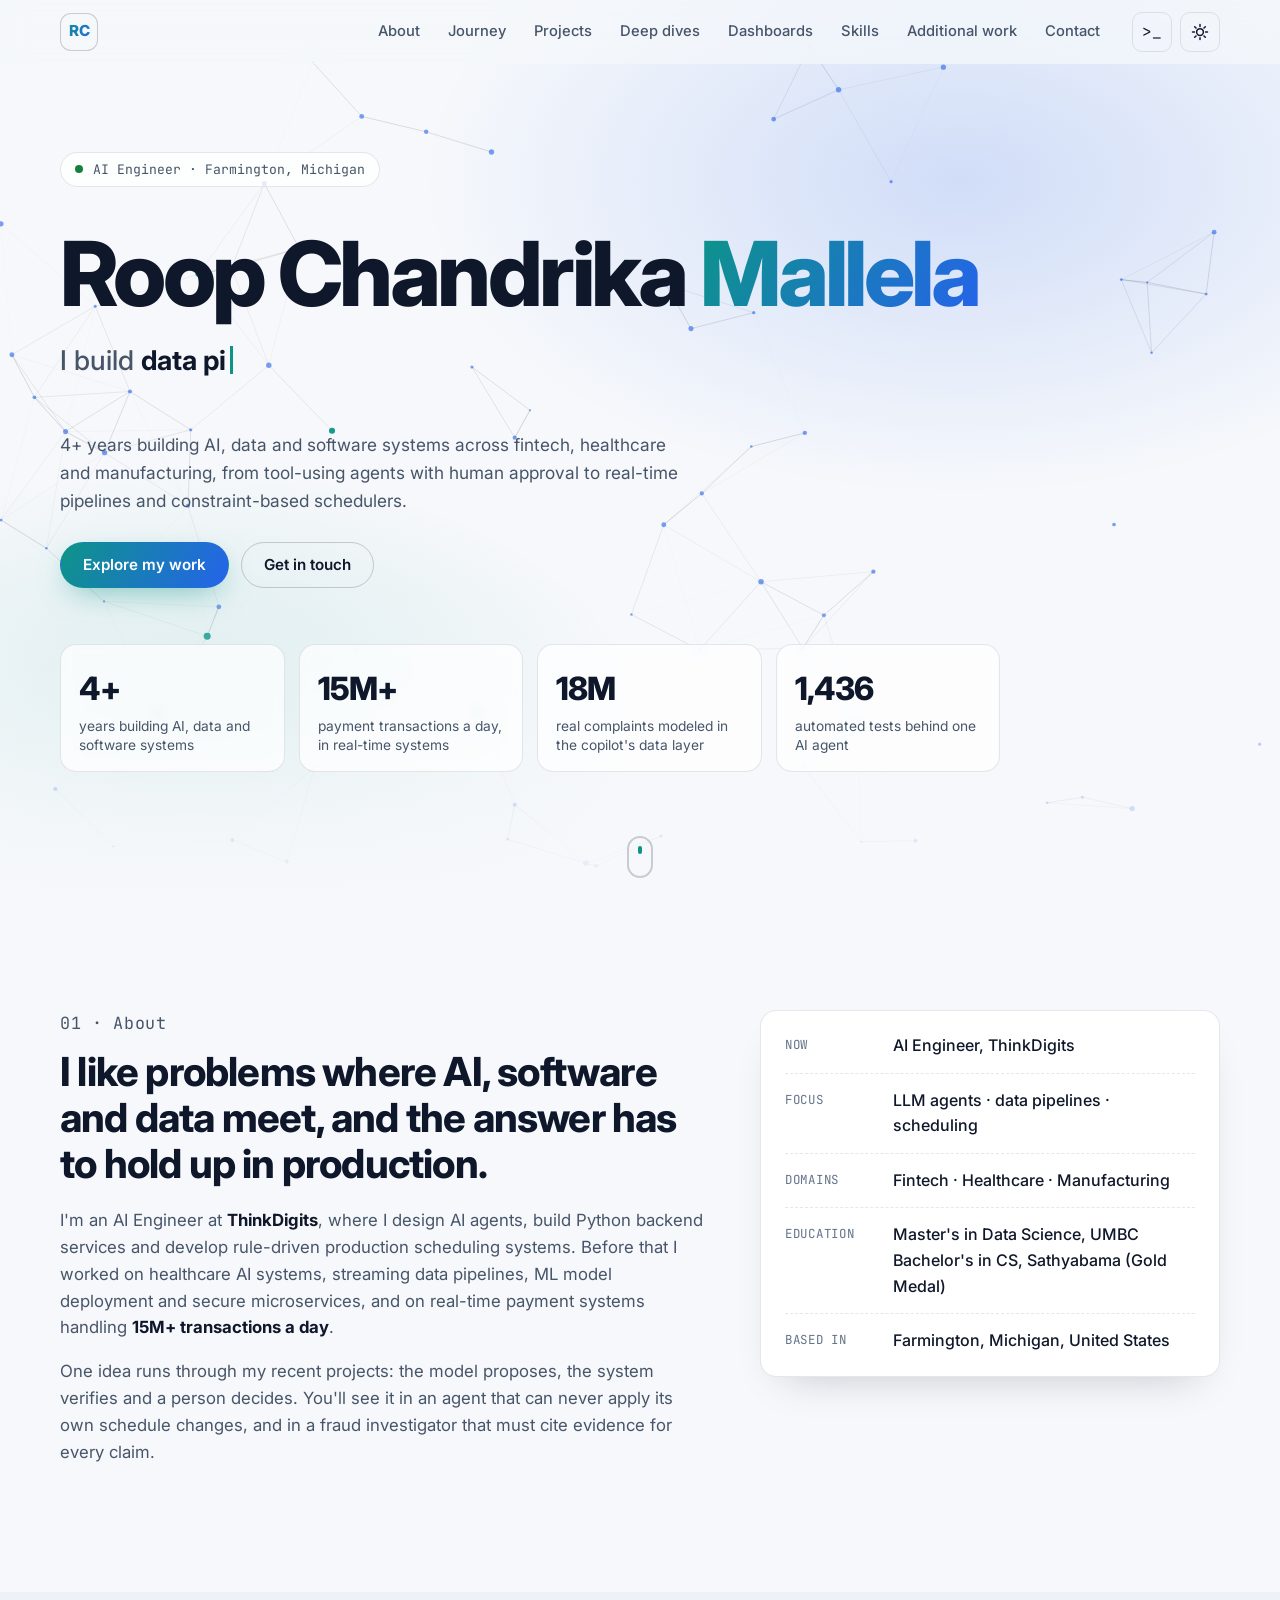
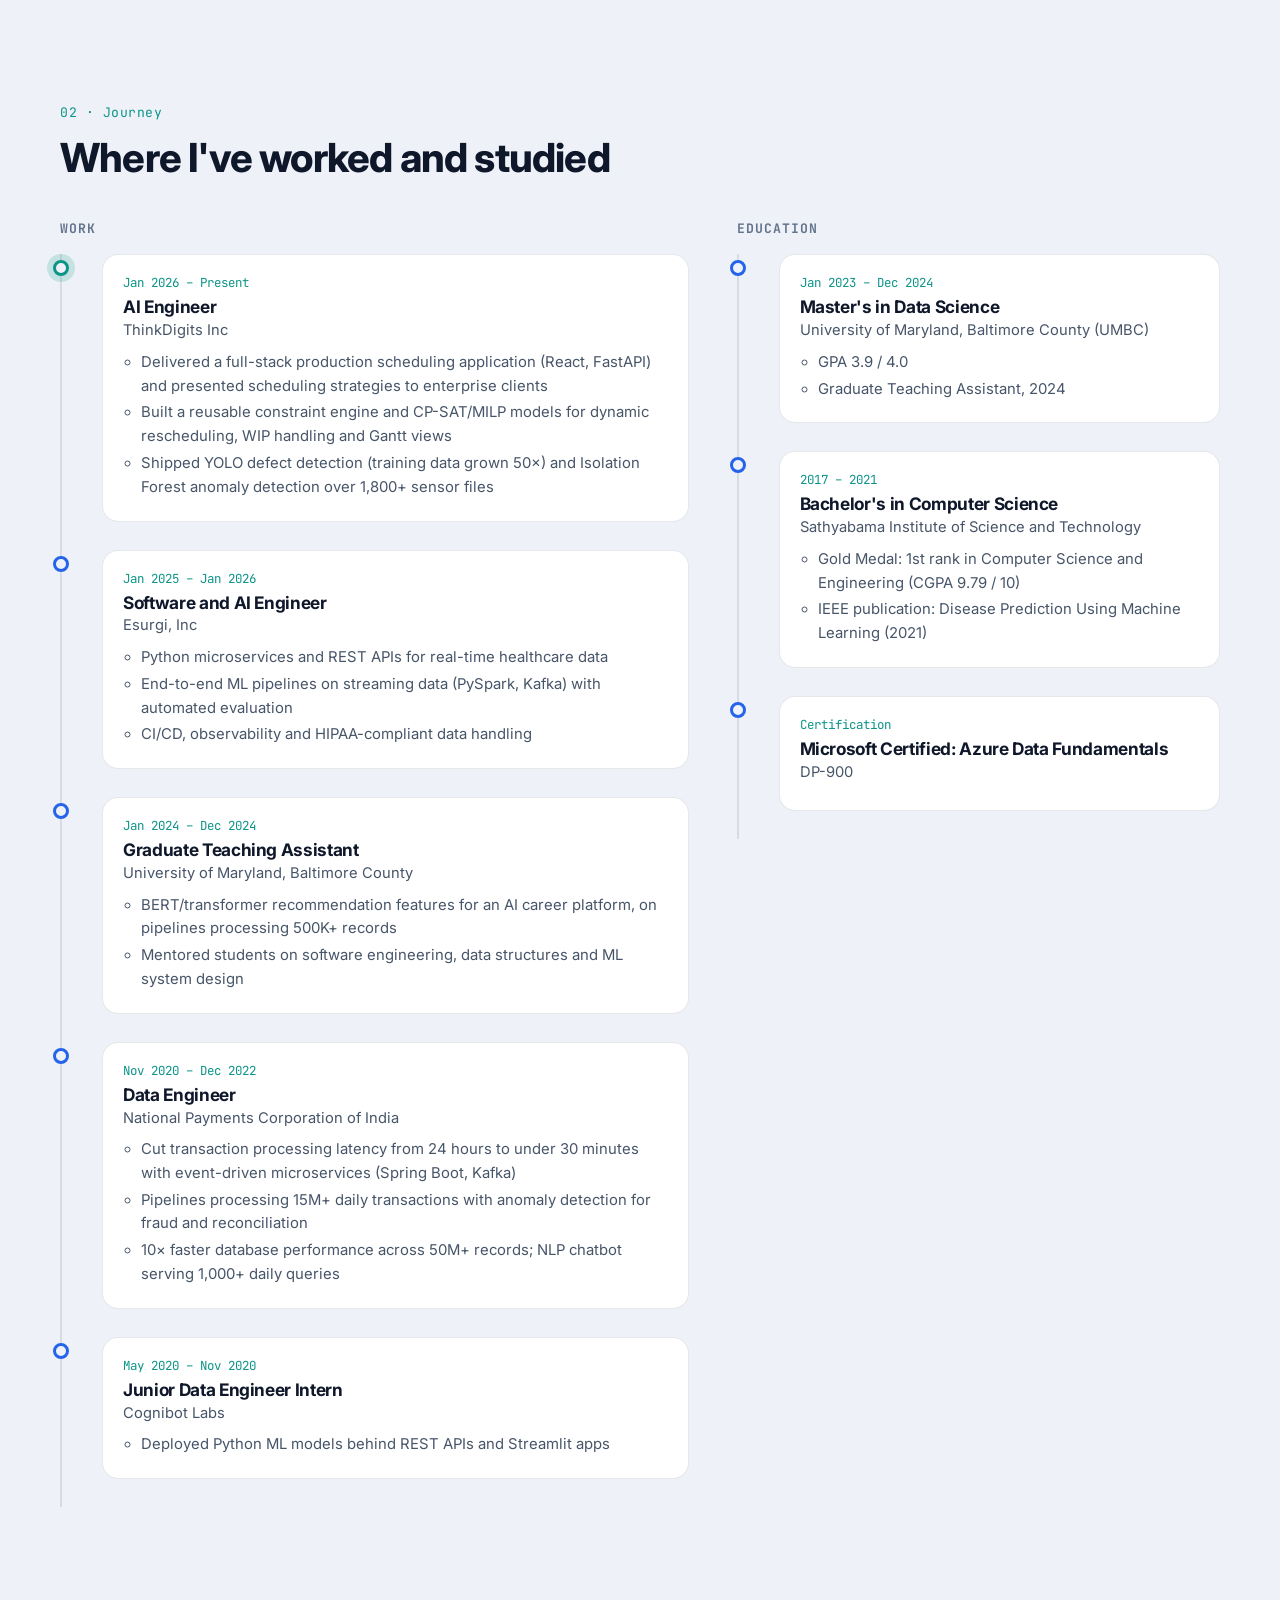
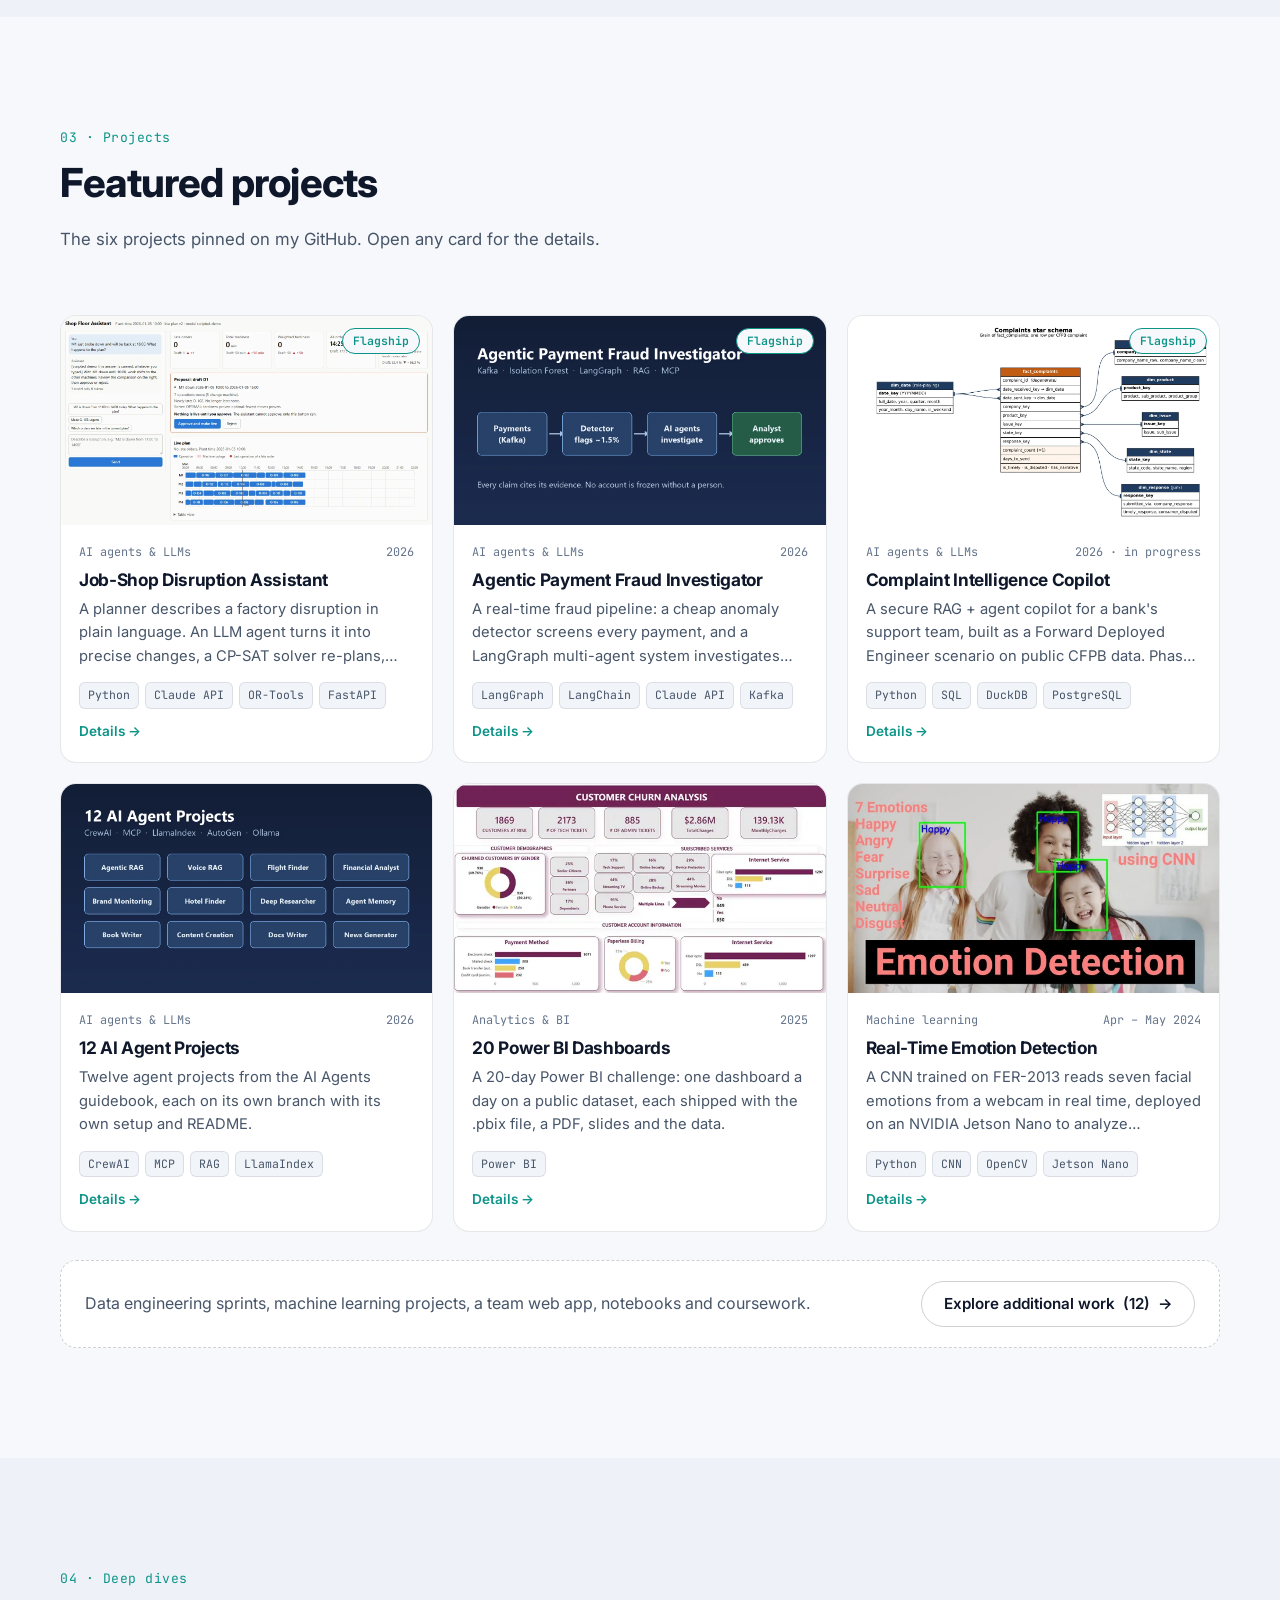
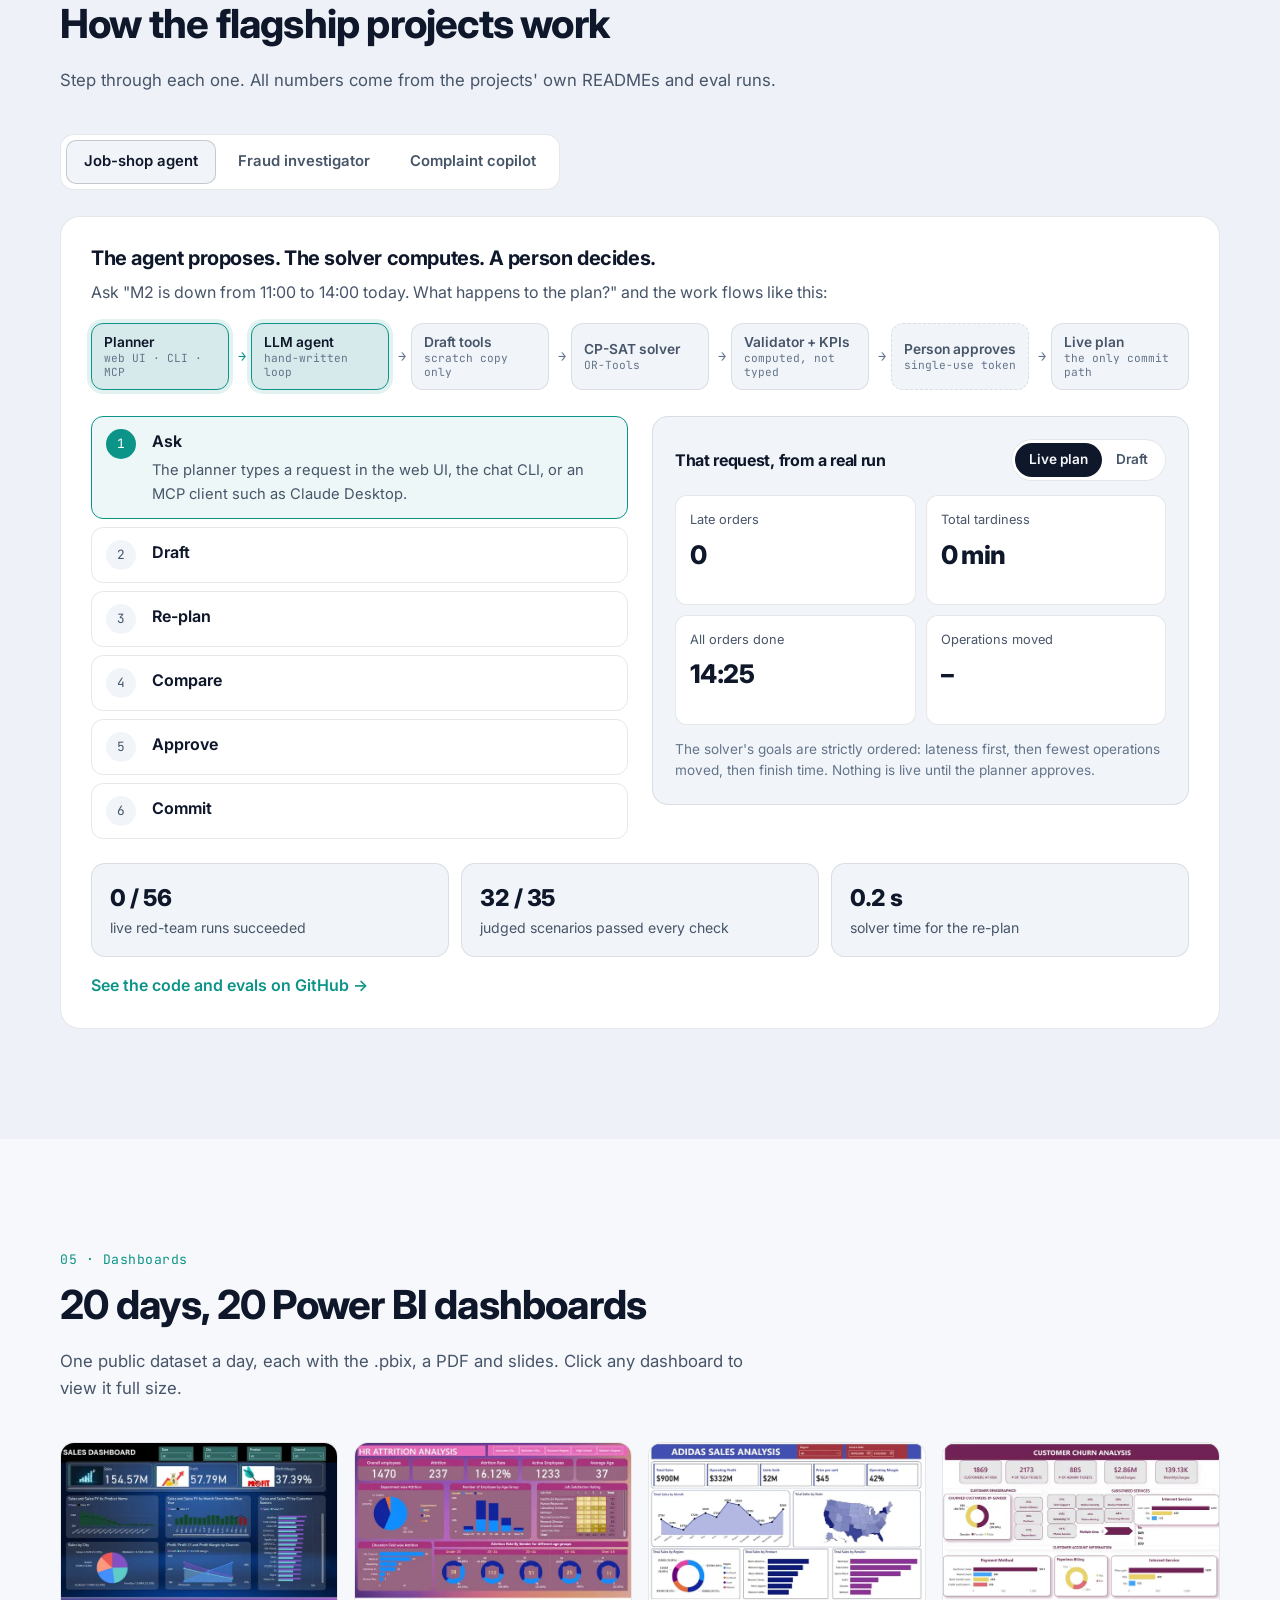
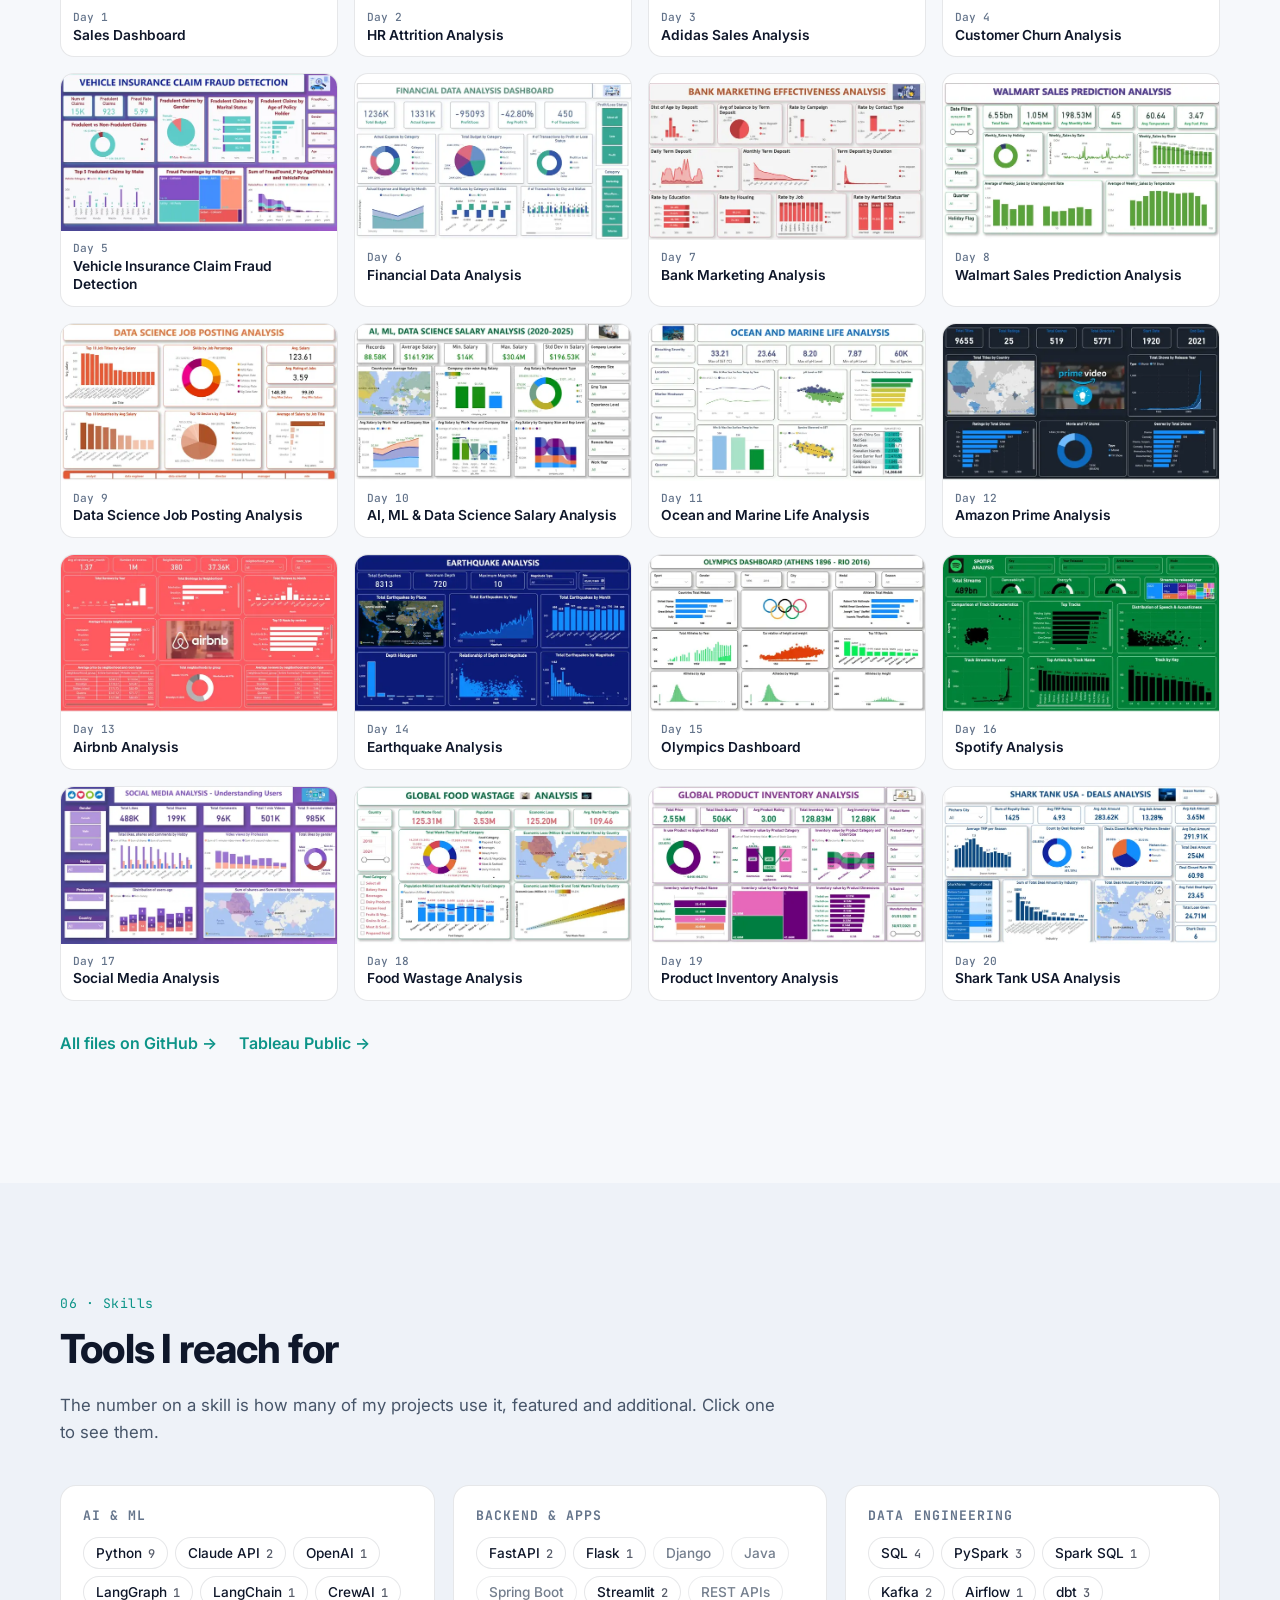
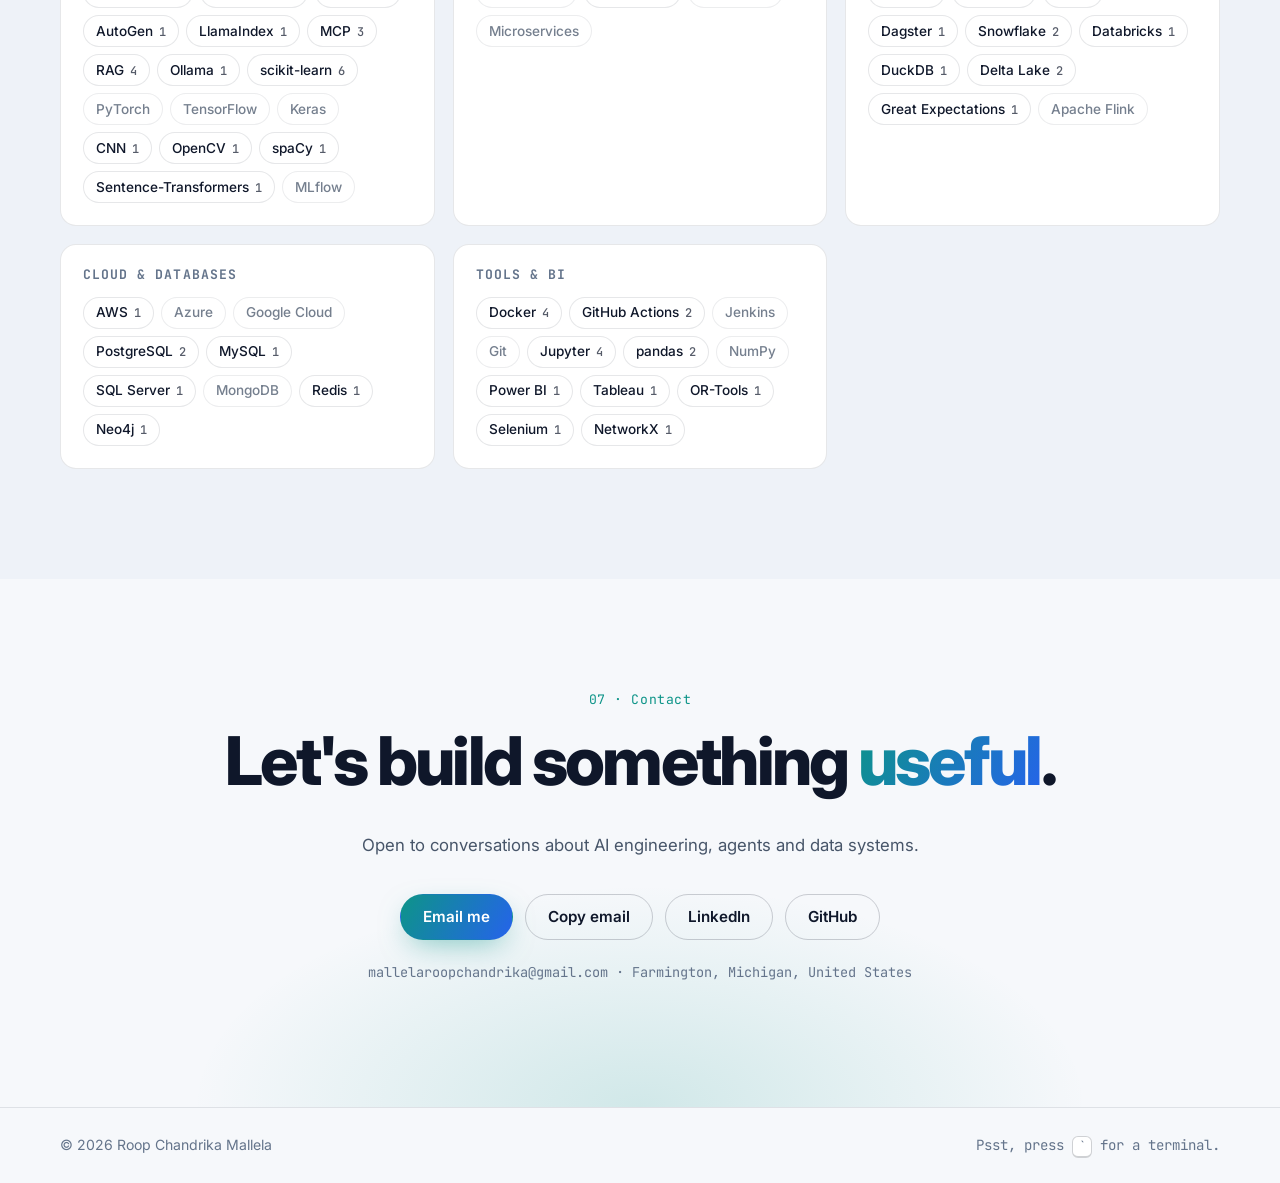
==== commit e4664df5: "Home shows GitHub-pinned projects; new Additional work page for the rest" ====
--- a/index.html
+++ b/index.html
@@ -31,7 +31,7 @@
     })();
   </script>
 </head>
-<body>
+<body data-page="home">
   <a class="skip-link" href="#main">Skip to content</a>
 
   <header class="nav" id="top">
@@ -45,6 +45,7 @@
           <li><a href="#deep-dives">Deep dives</a></li>
           <li><a href="#dashboards">Dashboards</a></li>
           <li><a href="#skills">Skills</a></li>
+          <li><a href="work.html">Additional work</a></li>
           <li><a href="#contact">Contact</a></li>
         </ul>
       </nav>
@@ -138,20 +139,16 @@
       <div class="container">
         <header class="section__head reveal">
           <p class="kicker">03 · Projects</p>
-          <h2>Everything I've built, in one place</h2>
-          <p class="section__sub">Filter by area, search, or pick a skill below. Open any card for the details.</p>
-        </header>
-        <div class="toolbar reveal">
-          <div class="chips" id="category-chips" role="group" aria-label="Filter projects by area"></div>
-          <label class="search">
-            <span class="sr-only">Search projects</span>
-            <svg viewBox="0 0 24 24" width="16" height="16" aria-hidden="true"><circle cx="11" cy="11" r="7" fill="none" stroke="currentColor" stroke-width="2"/><path d="m20 20-3.5-3.5" stroke="currentColor" stroke-width="2" stroke-linecap="round"/></svg>
-            <input id="project-search" type="search" placeholder="Search: Kafka, agents…" autocomplete="off" />
-          </label>
-        </div>
+          <h2>Featured projects</h2>
+          <p class="section__sub">The six projects pinned on my GitHub. Open any card for the details.</p>
+        </header>
         <p class="filter-note" id="filter-note" hidden></p>
         <div class="grid" id="project-grid" aria-live="polite"></div>
-        <p class="empty" id="project-empty" hidden>No projects match that yet. Try another word or clear the filter.</p>
+        <p class="empty" id="project-empty" hidden>No projects match that yet.</p>
+        <div class="more-work reveal">
+          <p>Data engineering sprints, machine learning projects, a team web app, notebooks and coursework.</p>
+          <a class="btn btn--ghost" href="work.html">Explore additional work <span id="more-count"></span> →</a>
+        </div>
       </div>
     </section>
 
@@ -242,7 +239,7 @@
         <header class="section__head reveal">
           <p class="kicker">06 · Skills</p>
           <h2>Tools I reach for</h2>
-          <p class="section__sub">The number on a skill is how many projects here use it. Click one to see them.</p>
+          <p class="section__sub">The number on a skill is how many of my projects use it, featured and additional. Click one to see them.</p>
         </header>
         <div class="skills" id="skills-list"></div>
       </div>
--- a/assets/css/styles.css
+++ b/assets/css/styles.css
@@ -251,6 +251,18 @@
 .tag.is-hit { color: var(--accent); border-color: var(--accent); }
 .card__more { font-size: 0.85rem; font-weight: 600; color: var(--accent); margin-top: 4px; }
 .empty { color: var(--muted); text-align: center; padding: 40px 0; }
+.filter-note a { font-weight: 600; }
+.more-work {
+  display: flex; flex-wrap: wrap; align-items: center; justify-content: space-between; gap: 16px;
+  margin-top: 28px; padding: 20px 24px; border-radius: var(--radius); border: 1px dashed var(--border-strong); background: var(--surface);
+}
+.more-work p { margin: 0; color: var(--muted); }
+
+/* ---------- Additional work page ---------- */
+.page-head { padding-top: calc(var(--nav-h) + 56px); }
+.page-title { font-size: clamp(2.2rem, 5vw, 3.4rem); font-weight: 800; letter-spacing: -0.03em; }
+.back-link { display: inline-block; margin-bottom: 26px; font-weight: 600; font-size: 0.92rem; }
+.nav__links a[aria-current="page"] { color: var(--text); background: var(--surface); }
 
 /* ---------- Modal ---------- */
 dialog { color: var(--text); }
@@ -457,7 +469,7 @@
   .flow { grid-template-columns: repeat(4, minmax(0, 1fr)); gap: 10px; }
   .flow__arrow { display: none; }
 }
-@media (max-width: 860px) {
+@media (max-width: 980px) {
   .nav__links {
     position: fixed; top: var(--nav-h); left: 0; right: 0; flex-direction: column; gap: 0; padding: 10px 16px 18px;
     background: var(--bg); border-bottom: 1px solid var(--border); display: none;
@@ -465,6 +477,8 @@
   .nav__links.is-open { display: flex; }
   .nav__links a { padding: 12px; font-size: 1rem; }
   .nav__menu { display: inline-grid; }
+}
+@media (max-width: 860px) {
   .about, .journey { grid-template-columns: 1fr; gap: 36px; }
   .days { grid-template-columns: repeat(4, 1fr); }
   .proof { grid-template-columns: 1fr; }
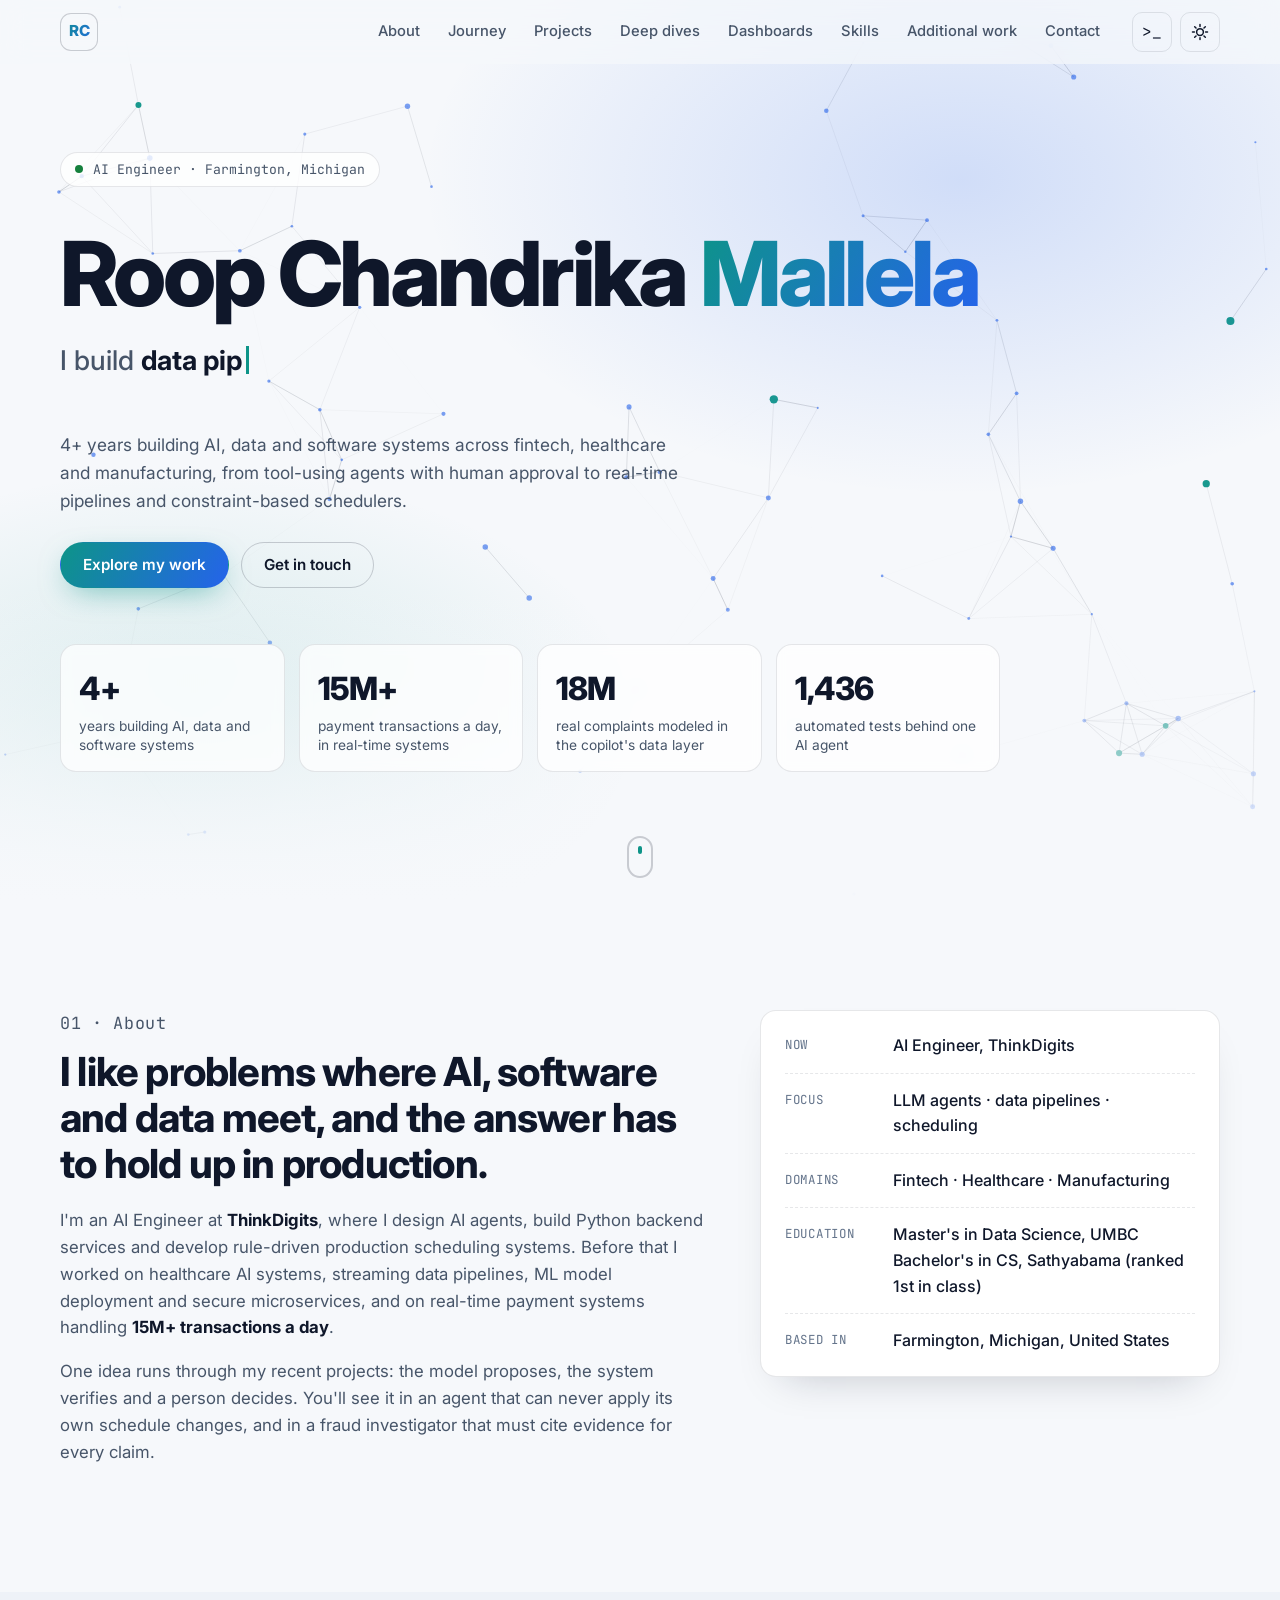
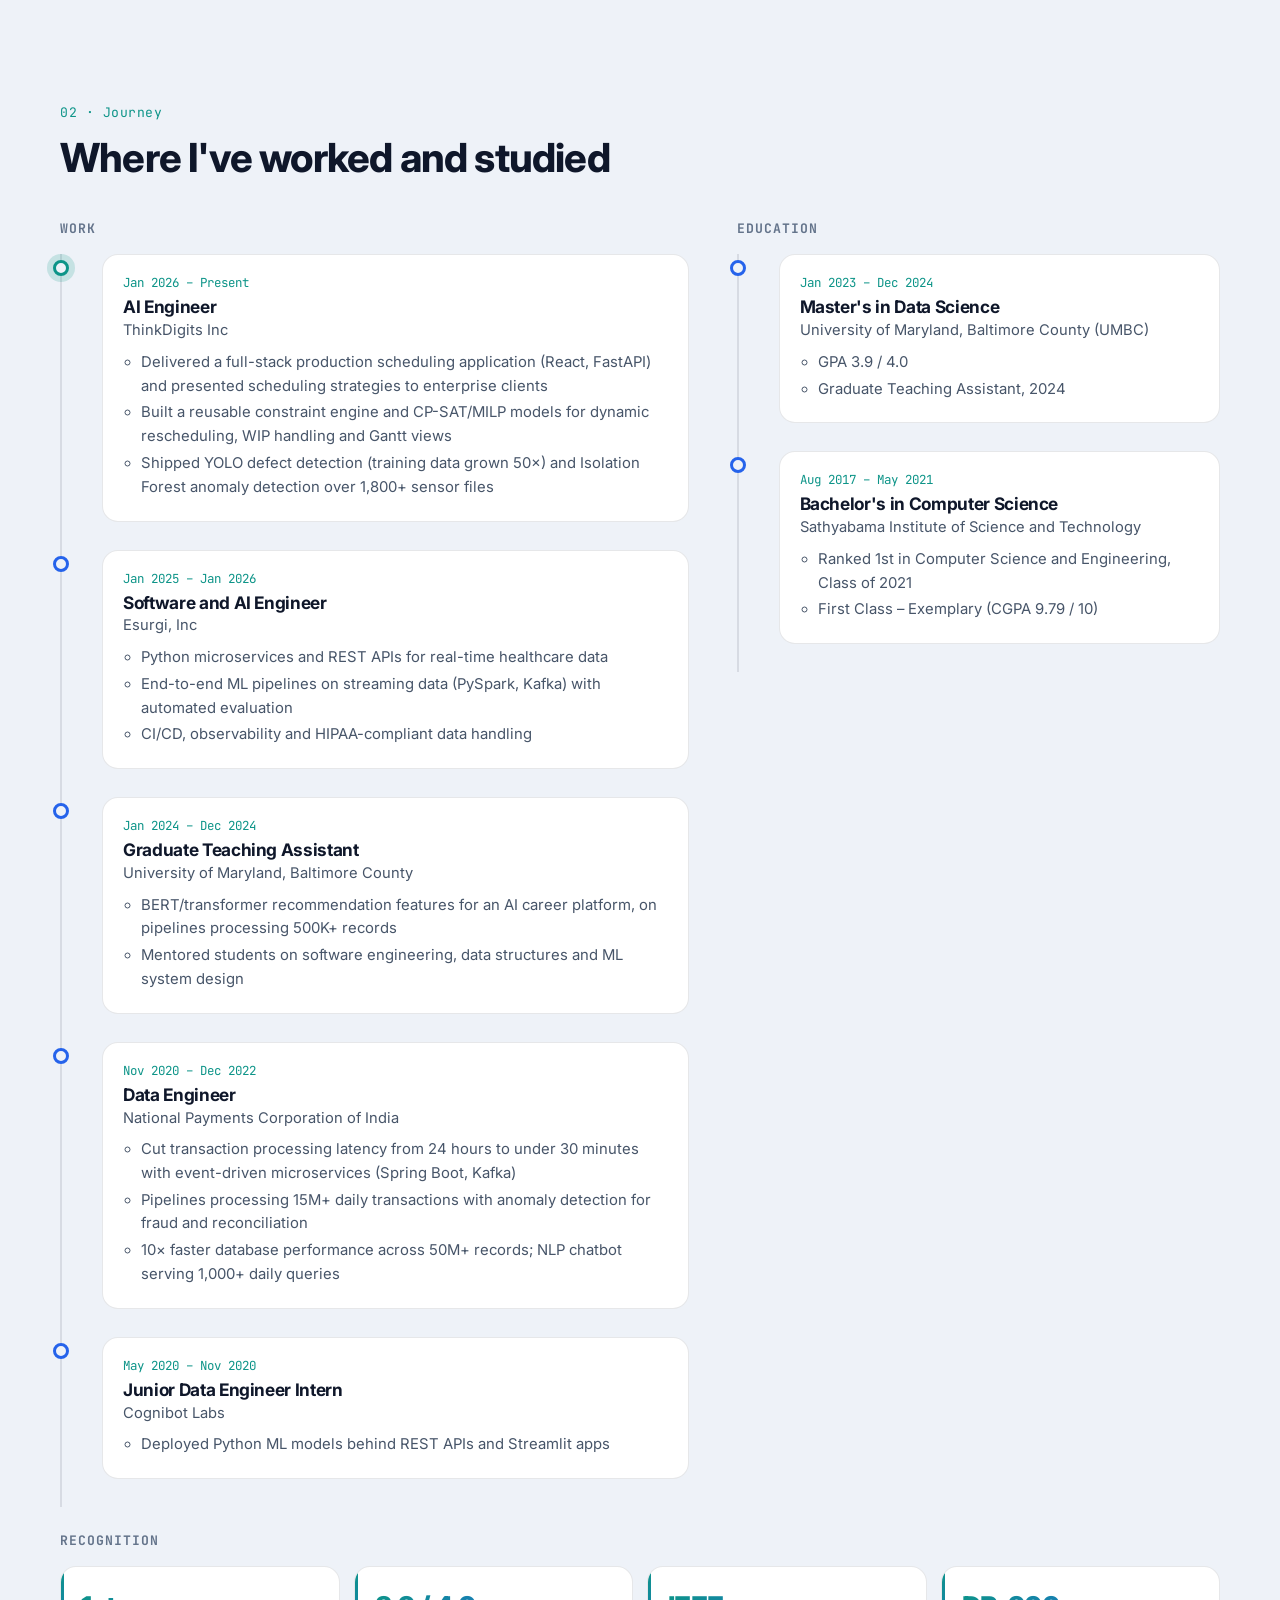
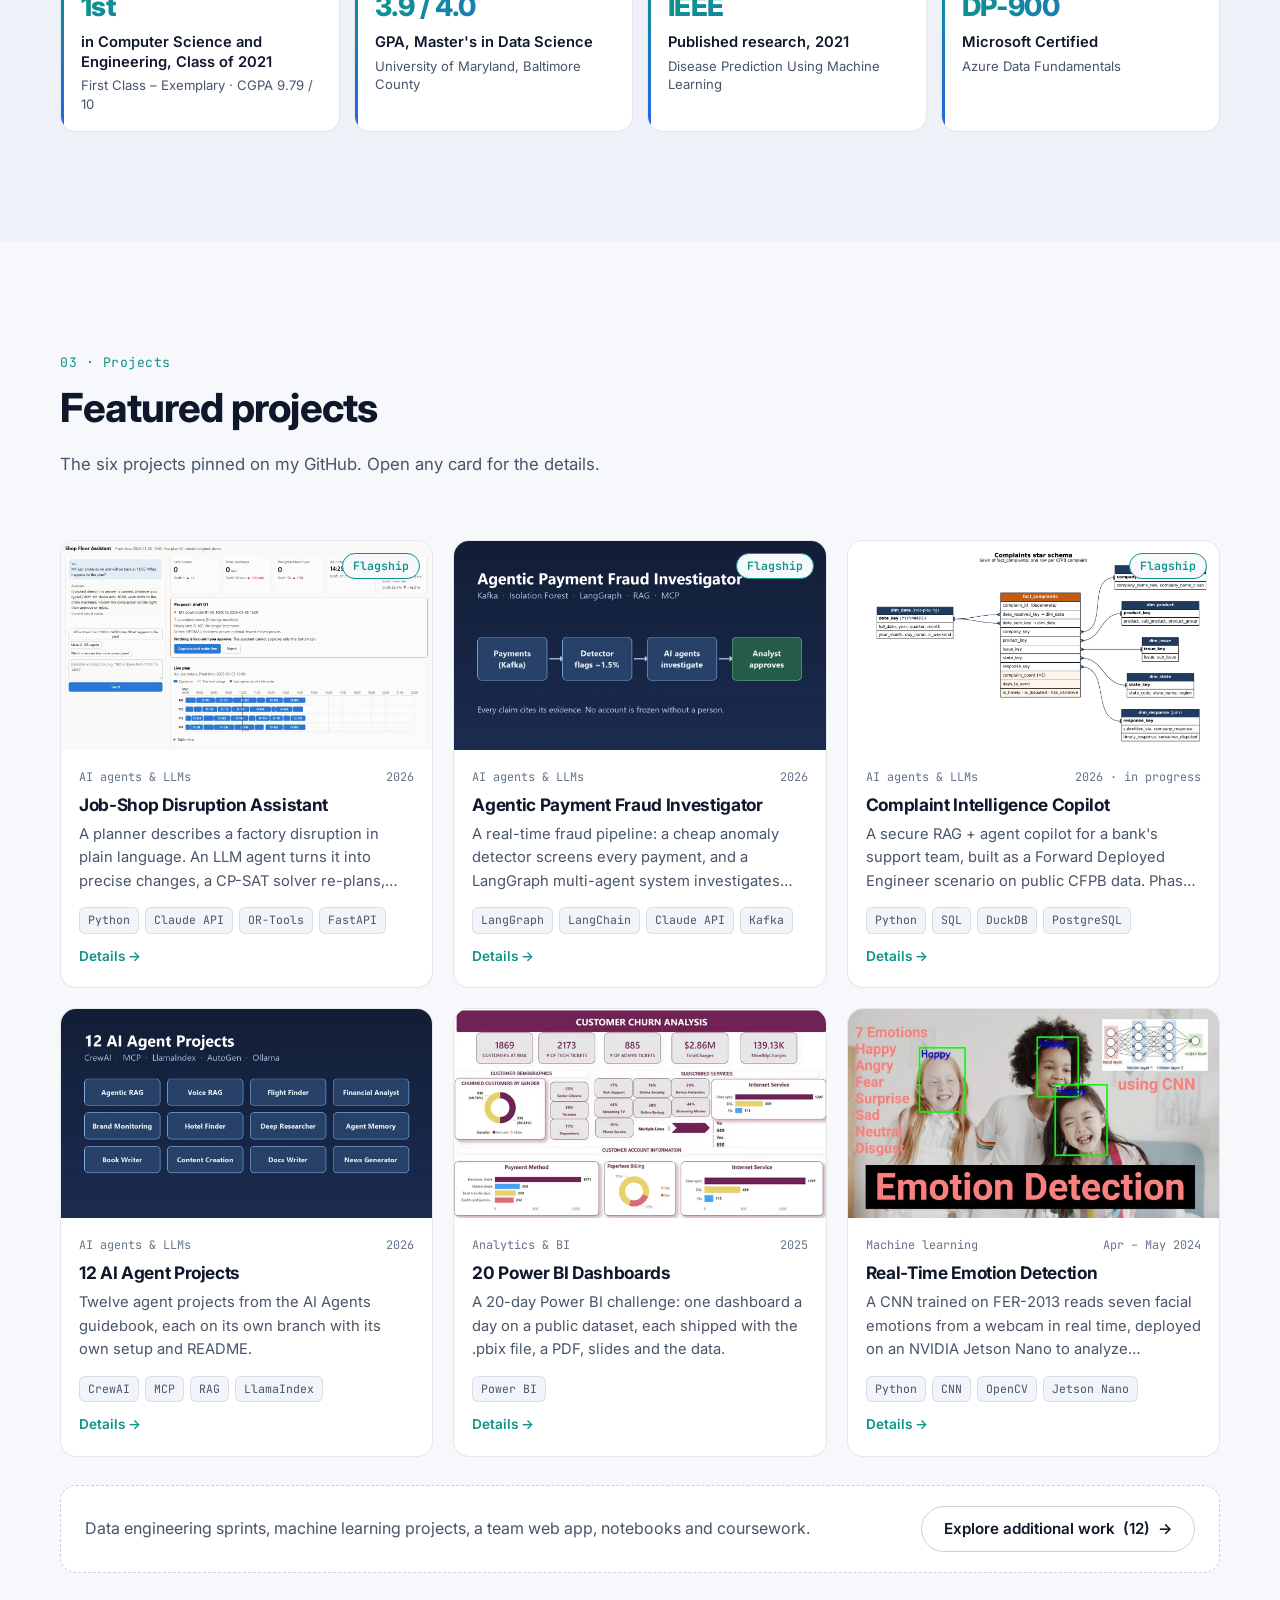
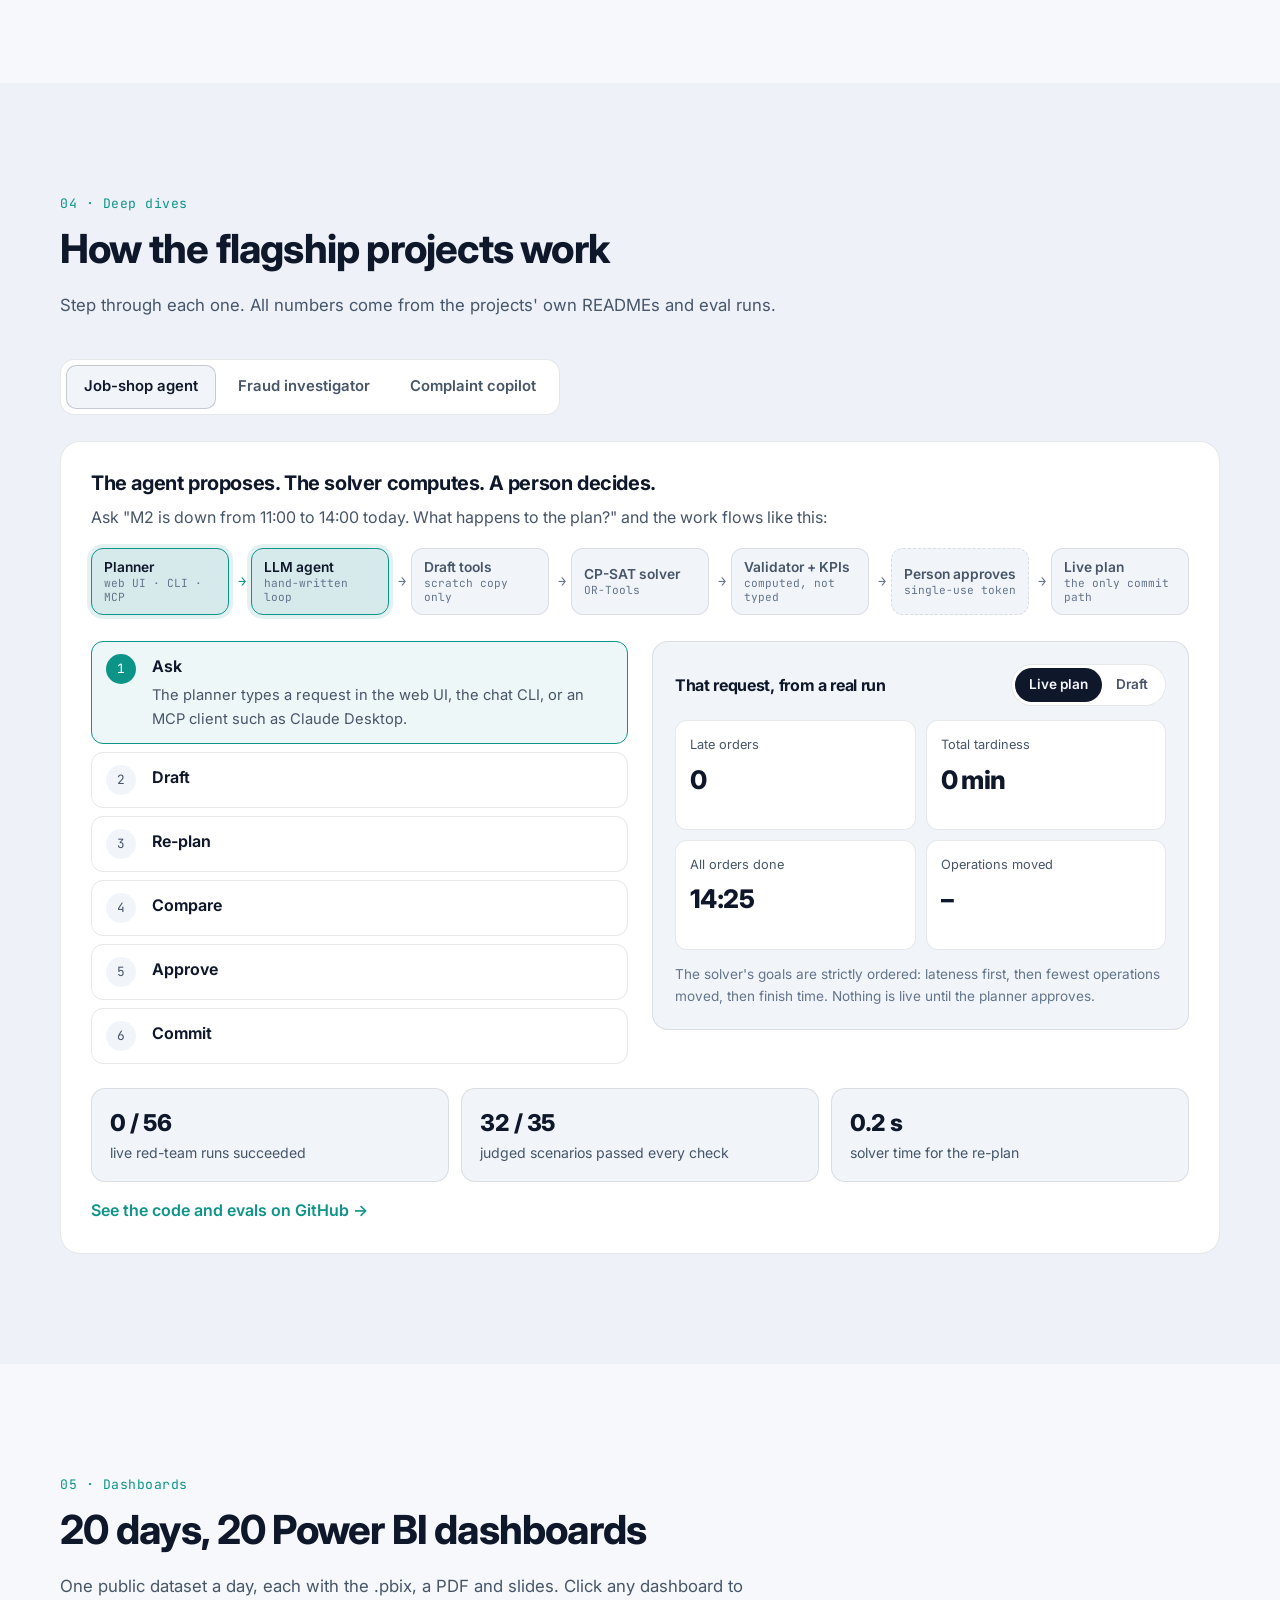
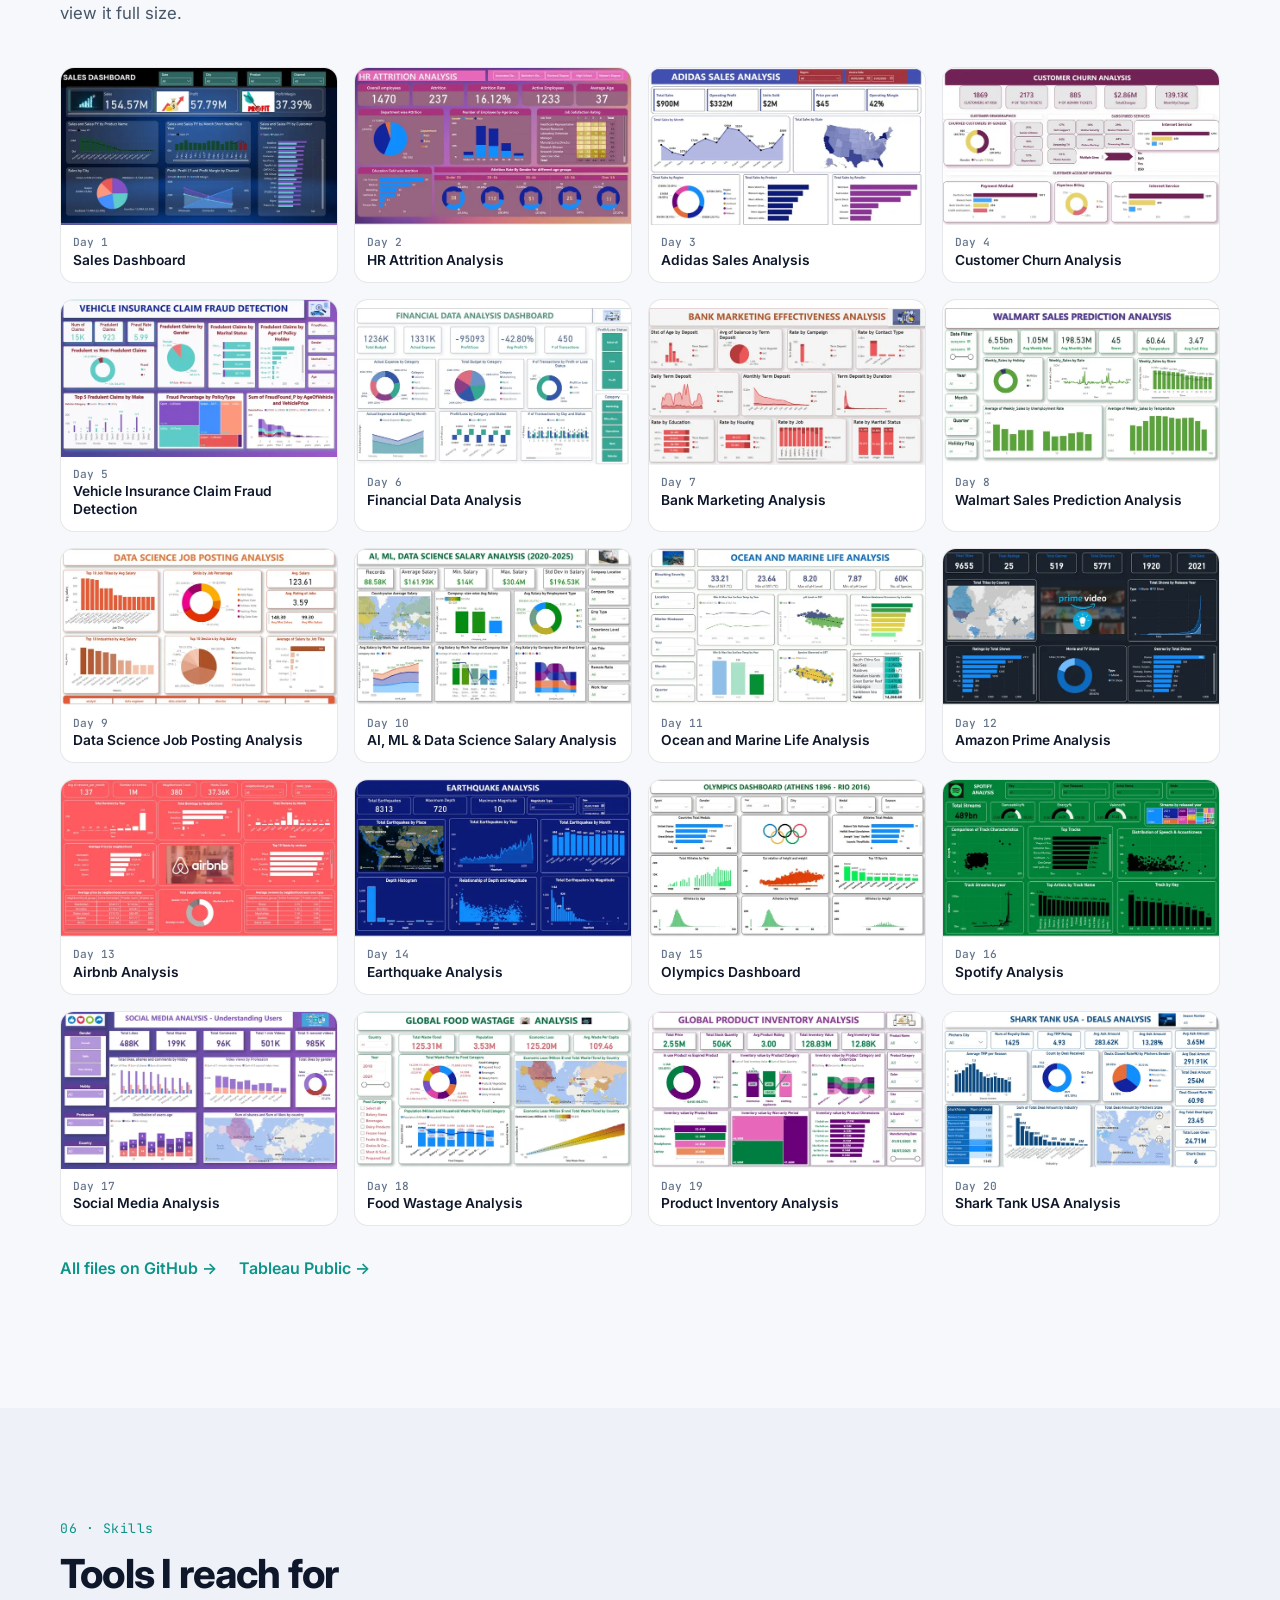
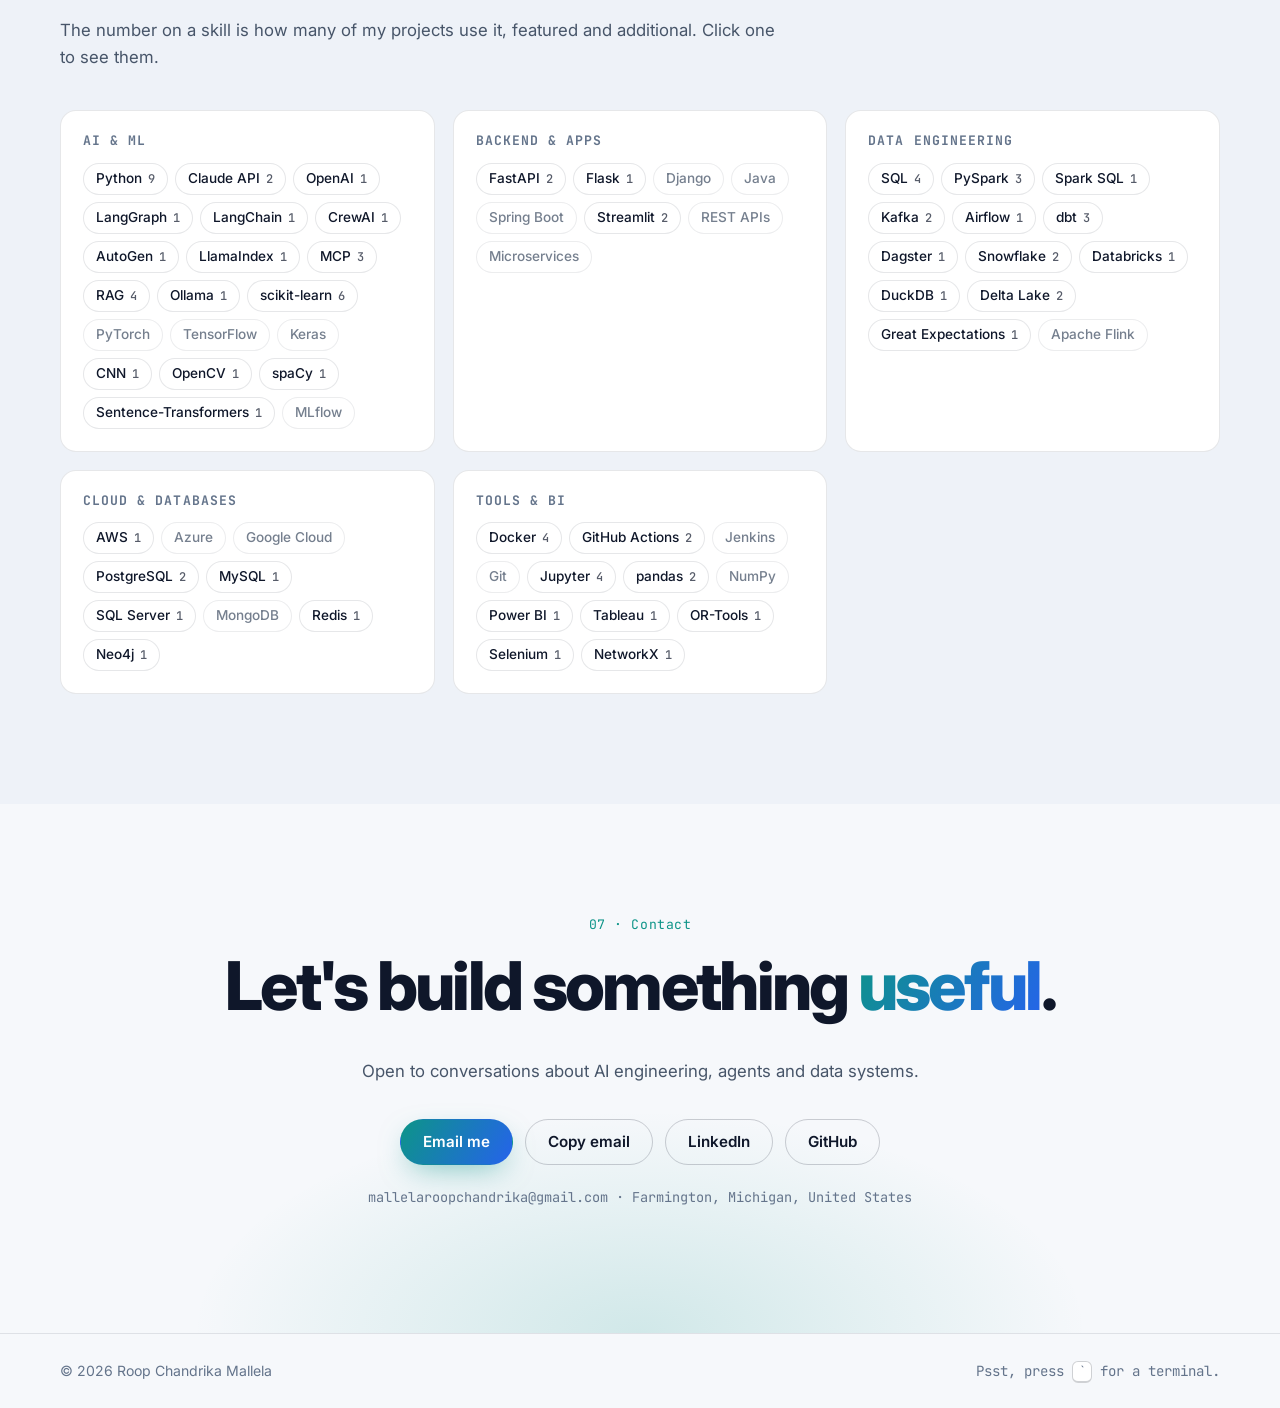
==== commit 95da9b0e: "Journey: Recognition row; describe the bachelor's rank instead of 'Gold Medal'" ====
--- a/index.html
+++ b/index.html
@@ -108,7 +108,7 @@
           <li><span class="facts__k">Now</span><span class="facts__v">AI Engineer, ThinkDigits</span></li>
           <li><span class="facts__k">Focus</span><span class="facts__v">LLM agents · data pipelines · scheduling</span></li>
           <li><span class="facts__k">Domains</span><span class="facts__v">Fintech · Healthcare · Manufacturing</span></li>
-          <li><span class="facts__k">Education</span><span class="facts__v">Master's in Data Science, UMBC<br />Bachelor's in CS, Sathyabama (Gold Medal)</span></li>
+          <li><span class="facts__k">Education</span><span class="facts__v">Master's in Data Science, UMBC<br />Bachelor's in CS, Sathyabama (ranked 1st in class)</span></li>
           <li><span class="facts__k">Based in</span><span class="facts__v">Farmington, Michigan, United States</span></li>
         </ul>
       </div>
@@ -131,6 +131,8 @@
             <ol class="timeline" id="edu-list"></ol>
           </div>
         </div>
+        <h3 class="journey__label recognition__label">Recognition</h3>
+        <dl class="recognition" id="recognition"></dl>
       </div>
     </section>
 
--- a/assets/css/styles.css
+++ b/assets/css/styles.css
@@ -201,6 +201,17 @@
 .timeline__card ul { margin: 0; padding-left: 18px; color: var(--muted); font-size: 0.93rem; }
 .timeline__card li { margin: 3px 0; }
 
+.recognition__label { margin-top: 26px; }
+.recognition { display: grid; grid-template-columns: repeat(4, 1fr); gap: 14px; margin: 0; }
+.recognition__item {
+  position: relative; padding: 18px 20px; border-radius: var(--radius); background: var(--surface); border: 1px solid var(--border); overflow: hidden;
+}
+.recognition__item::before { content: ""; position: absolute; inset: 0 auto 0 0; width: 3px; background: var(--grad); }
+.recognition__item dt { font-size: 1.7rem; font-weight: 800; letter-spacing: -0.02em; background: var(--grad); -webkit-background-clip: text; background-clip: text; color: transparent; }
+.recognition__item dd { margin: 4px 0 0; display: flex; flex-direction: column; gap: 4px; }
+.recognition__label-text { font-weight: 600; font-size: 0.92rem; line-height: 1.35; }
+.recognition__note { color: var(--muted); font-size: 0.82rem; line-height: 1.4; }
+
 /* ---------- Projects ---------- */
 .toolbar { display: flex; flex-wrap: wrap; gap: 14px; align-items: center; justify-content: space-between; margin-bottom: 14px; }
 .chips { display: flex; flex-wrap: wrap; gap: 8px; }
@@ -462,6 +473,7 @@
   .grid { grid-template-columns: repeat(2, 1fr); }
   .gallery { grid-template-columns: repeat(3, 1fr); }
   .stats { grid-template-columns: repeat(2, 1fr); }
+  .recognition { grid-template-columns: repeat(2, 1fr); }
   .dive { grid-template-columns: 1fr; }
   .pipeline__stages { grid-template-columns: repeat(4, 1fr); }
   .pipeline__canvas { display: none; }
